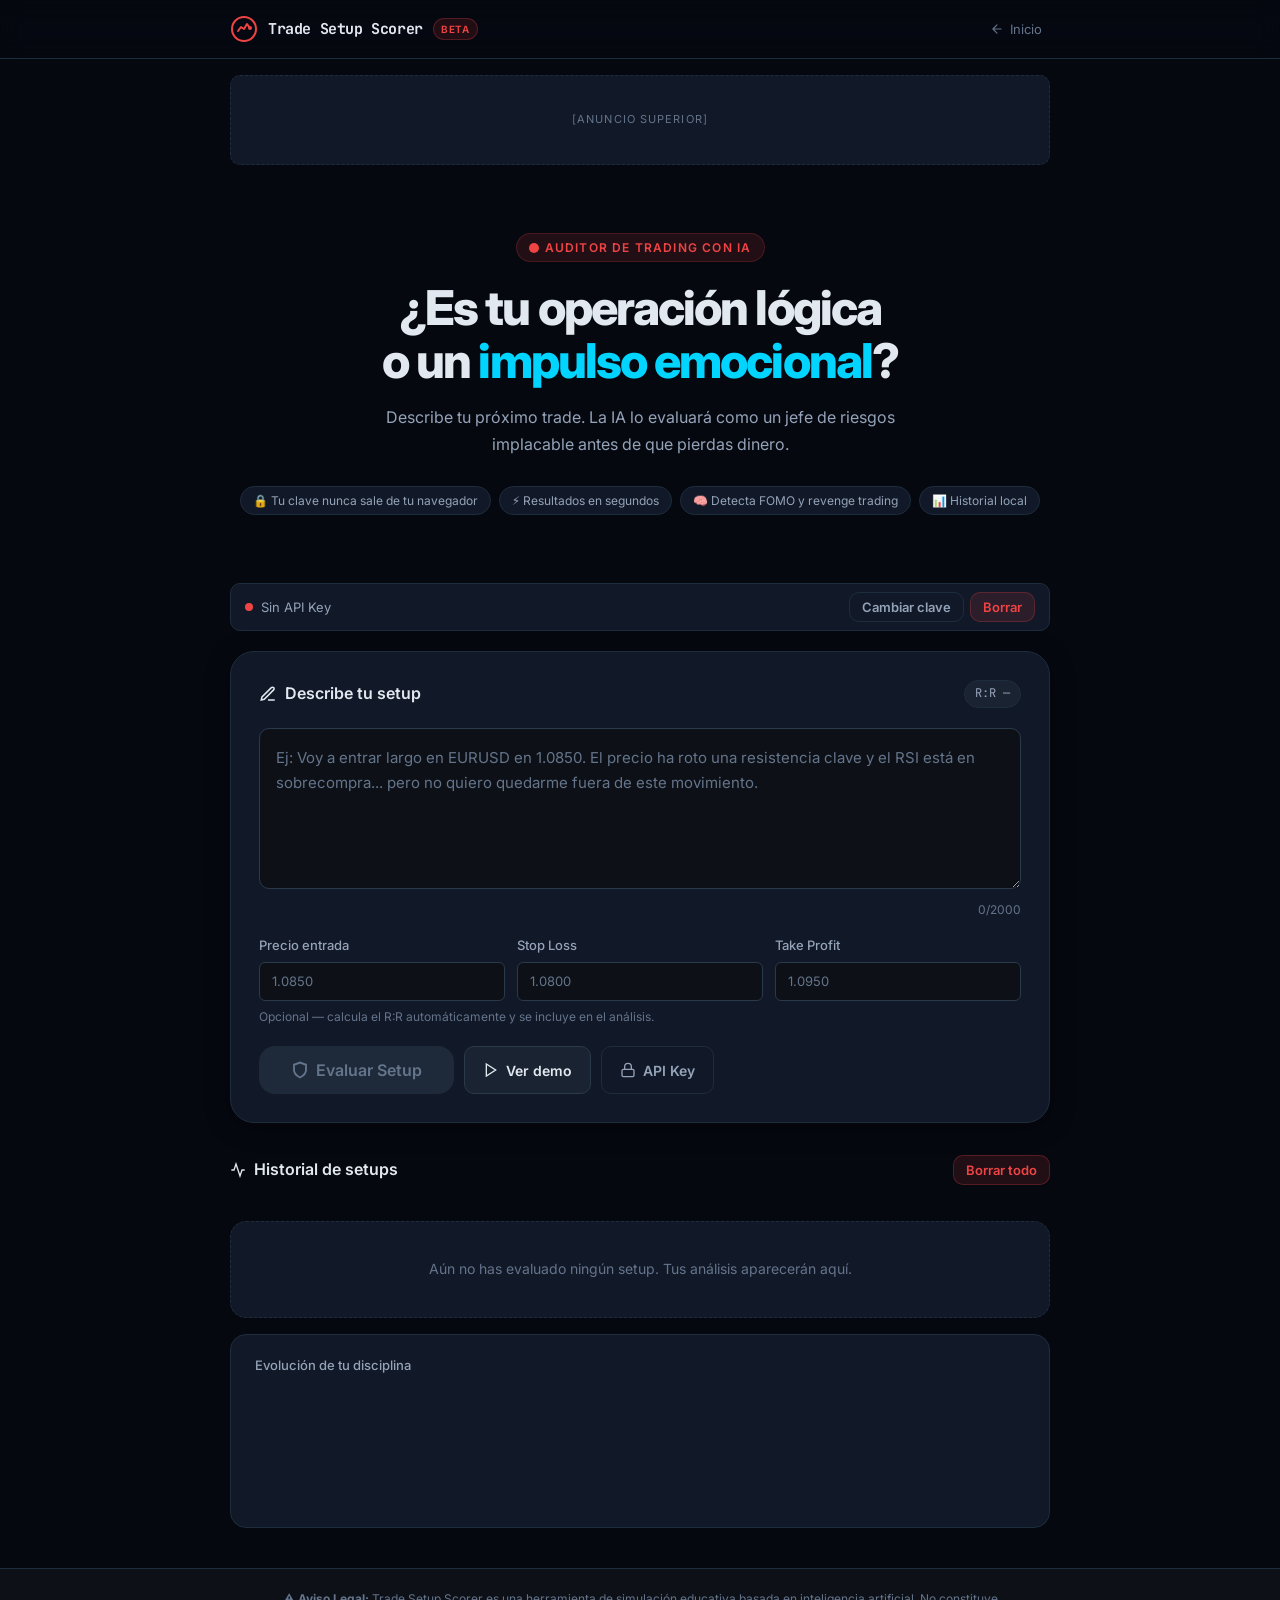
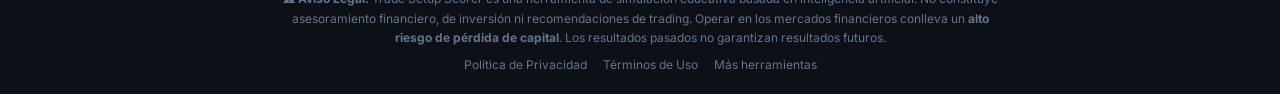
==== index.html @ 7a31b4aa "first commit" ====
<!DOCTYPE html>
<html lang="es">
<head>
  <meta charset="UTF-8" />
  <meta name="viewport" content="width=device-width, initial-scale=1.0" />
  <title>Trade Setup Scorer — ¿Es tu operación lógica o emocional?</title>
  <meta name="description" content="Evalúa cualquier setup de trading con IA antes de ejecutarlo. Detecta FOMO, revenge trading y errores de gestión de riesgo en segundos. Gratis, privado, sin servidores." />
  <meta property="og:title" content="Trade Setup Scorer" />
  <meta property="og:description" content="Tu auditor de IA implacable antes de pulsar 'Comprar'." />
  <meta property="og:type" content="website" />

  <!-- Favicon -->
  <link rel="icon" href="data:image/svg+xml,<svg viewBox='0 0 28 28' fill='none' xmlns='http://www.w3.org/2000/svg'><circle cx='14' cy='14' r='12' stroke='%23ef4444' stroke-width='2'/><path d='M8 16 L11 12 L14 14 L17 9 L20 13' stroke='%23ef4444' stroke-width='2' stroke-linecap='round' stroke-linejoin='round'/><circle cx='20' cy='13' r='2' fill='%23ef4444'/></svg>" type="image/svg+xml">

  <!-- Google AdSense -->
  <script async src="https://pagead2.googlesyndication.com/pagead/js/adsbygoogle.js?client=ca-pub-2977545376736575" crossorigin="anonymous"></script>

  <!-- Fonts -->
  <link rel="preconnect" href="https://fonts.googleapis.com" />
  <link rel="preconnect" href="https://fonts.gstatic.com" crossorigin />
  <link href="https://fonts.googleapis.com/css2?family=Inter:wght@400;500;600;700;800&family=JetBrains+Mono:wght@400;500;700&display=swap" rel="stylesheet" />



  <link rel="stylesheet" href="css/style.css" />
</head>
<body>

  <!-- ══ HEADER ══════════════════════════════════════════════════════════ -->
  <header class="app-header">
    <div class="container">
      <div class="logo">
        <svg class="logo-icon" viewBox="0 0 28 28" fill="none" xmlns="http://www.w3.org/2000/svg">
          <circle cx="14" cy="14" r="12" stroke="#ef4444" stroke-width="2"/>
          <path d="M8 16 L11 12 L14 14 L17 9 L20 13" stroke="#ef4444" stroke-width="2" stroke-linecap="round" stroke-linejoin="round"/>
          <circle cx="20" cy="13" r="2" fill="#ef4444"/>
        </svg>
        <span class="logo-text">Trade Setup Scorer</span>
        <span class="logo-badge">Beta</span>
      </div>
      <div class="header-right">
        <a href="https://gcarnf04.github.io/" class="back-link">
          <svg width="14" height="14" viewBox="0 0 24 24" fill="none" stroke="currentColor" stroke-width="2"><path d="M19 12H5M12 19l-7-7 7-7" stroke-linecap="round" stroke-linejoin="round"/></svg>
          Inicio
        </a>
      </div>
    </div>
  </header>

  <!-- ══ AD BANNER ═══════════════════════════════════════════════════════ -->
  <div class="container">
    <div class="ad-banner" id="adBannerTop">
      <!-- AdSense Banner 728×90 -->
      [Anuncio superior]
    </div>
  </div>

  <!-- ══ MAIN ════════════════════════════════════════════════════════════ -->
  <main class="app-main">

    <!-- ─ HERO ──────────────────────────────────────────────────────────── -->
    <section class="hero container" id="heroSection">
      <div class="hero-badge">
        <svg width="10" height="10" viewBox="0 0 10 10" fill="currentColor"><circle cx="5" cy="5" r="5"/></svg>
        Auditor de Trading con IA
      </div>
      <h1 class="hero-title">
        ¿Es tu operación lógica<br>o un <span class="highlight">impulso emocional</span>?
      </h1>
      <p class="hero-sub">
        Describe tu próximo trade. La IA lo evaluará como un jefe de riesgos implacable antes de que pierdas dinero.
      </p>
      <div class="hero-pills">
        <span class="pill">🔒 Tu clave nunca sale de tu navegador</span>
        <span class="pill">⚡ Resultados en segundos</span>
        <span class="pill">🧠 Detecta FOMO y revenge trading</span>
        <span class="pill">📊 Historial local</span>
      </div>
    </section>

    <!-- ─ SETUP FORM ─────────────────────────────────────────────────────── -->
    <section class="container setup-section" id="setupSection">

      <!-- Key status bar -->
      <div class="key-status-bar" id="keyStatusBar" hidden>
        <div class="status-dot" id="keyStatusDot"></div>
        <span id="keyStatusLabel">Sin API Key</span>
        <div class="key-status-actions">
          <button class="btn-ghost btn-sm" id="btnChangeKey">Cambiar clave</button>
          <button class="btn-ghost btn-sm btn-danger" id="btnClearKey">Borrar</button>
        </div>
      </div>

      <div class="setup-card">
        <div class="setup-card-header">
          <div class="setup-card-title">
            <svg width="18" height="18" viewBox="0 0 24 24" fill="none" stroke="currentColor" stroke-width="2"><path d="M12 20h9"/><path d="M16.5 3.5a2.121 2.121 0 0 1 3 3L7 19l-4 1 1-4L16.5 3.5z"/></svg>
            Describe tu setup
          </div>
          <div class="rr-badge" id="rrBadge">R:R —</div>
        </div>

        <div class="form-group">
          <textarea class="textarea-field" id="tradeText" rows="5" maxlength="2000"
            placeholder="Ej: Voy a entrar largo en EURUSD en 1.0850. El precio ha roto una resistencia clave y el RSI está en sobrecompra... pero no quiero quedarme fuera de este movimiento."
          ></textarea>
          <div class="char-count" id="charCount">0/2000</div>
        </div>

        <div class="form-group">
          <div class="numeric-inputs">
            <div>
              <label class="form-label">Precio entrada</label>
              <input class="input-field" id="entryPrice" type="number" step="any" placeholder="1.0850" />
            </div>
            <div>
              <label class="form-label">Stop Loss</label>
              <input class="input-field" id="stopLoss" type="number" step="any" placeholder="1.0800" />
            </div>
            <div>
              <label class="form-label">Take Profit</label>
              <input class="input-field" id="takeProfit" type="number" step="any" placeholder="1.0950" />
            </div>
          </div>
          <p class="form-hint">Opcional — calcula el R:R automáticamente y se incluye en el análisis.</p>
        </div>

        <div class="setup-actions">
          <button class="btn-primary btn-lg" id="btnEvaluate" disabled>
            <svg width="18" height="18" viewBox="0 0 24 24" fill="none" stroke="currentColor" stroke-width="2.5"><path d="M12 22s8-4 8-10V5l-8-3-8 3v7c0 6 8 10 8 10z"/></svg>
            Evaluar Setup
          </button>
          <button class="btn-secondary" id="btnDemo">
            <svg width="16" height="16" viewBox="0 0 24 24" fill="none" stroke="currentColor" stroke-width="2"><path d="M5 3l14 9-14 9V3z"/></svg>
            Ver demo
          </button>
          <button class="btn-ghost" id="btnOpenSetup">
            <svg width="16" height="16" viewBox="0 0 24 24" fill="none" stroke="currentColor" stroke-width="2"><rect x="3" y="11" width="18" height="11" rx="2"/><path d="M7 11V7a5 5 0 0 1 10 0v4"/></svg>
            API Key
          </button>
        </div>
      </div>
    </section>

    <!-- ─ LOADING ─────────────────────────────────────────────────────────── -->
    <section class="container loading-section" id="loadingSection" hidden>
      <div class="loading-card">
        <div class="loading-orb"></div>
        <div>
          <div class="loading-status" id="loadingStatus">Auditando tu gestión de riesgo...</div>
          <div class="loading-sub" id="loadingSub">Detectando sesgos emocionales...</div>
        </div>
      </div>
    </section>

    <!-- ─ RESULTS ─────────────────────────────────────────────────────────── -->
    <section class="container results-section" id="resultsSection" hidden>

      <!-- Demo badge -->
      <div style="text-align:center; margin-bottom: 12px;" id="demoRibbon" hidden>
        <span class="demo-ribbon">✦ Análisis de demostración</span>
      </div>

      <!-- Score -->
      <div class="score-block">
        <div class="gauge-wrap">
          <svg class="gauge-svg" viewBox="0 0 200 110" id="gaugeSvg">
            <path d="M20 100 A80 80 0 0 1 180 100" fill="none" stroke="#1e2a3a" stroke-width="16" stroke-linecap="round"/>
            <path id="gaugeFill" d="M20 100 A80 80 0 0 1 180 100"
              fill="none" stroke="#ef4444" stroke-width="16" stroke-linecap="round"
              stroke-dasharray="251.2" stroke-dashoffset="251.2"
              style="transition: stroke-dashoffset .05s linear, stroke .3s ease;"/>
          </svg>
          <div class="gauge-center">
            <span class="gauge-score" id="gaugeScore">0</span>
            <span class="gauge-label">/ 100</span>
          </div>
        </div>
        <div class="score-grade red" id="scoreGrade">—</div>
      </div>

      <!-- Verdict -->
      <div class="verdict-card">
        <div class="verdict-header">
          <div class="verdict-title">
            <svg width="14" height="14" viewBox="0 0 24 24" fill="none" stroke="currentColor" stroke-width="2"><path d="M12 22s8-4 8-10V5l-8-3-8 3v7c0 6 8 10 8 10z"/></svg>
            Veredicto del Risk Manager
          </div>
        </div>
        <div class="verdict-body" id="verdictText"></div>
      </div>

      <!-- Ad square (below verdict, highest attention) -->
      <div class="ad-square">
        <!-- AdSense 300×250 -->
        [Anuncio cuadrado]
      </div>

      <!-- Dimensions -->
      <div class="dimensions-card">
        <div class="dimensions-title">
          <svg width="16" height="16" viewBox="0 0 24 24" fill="none" stroke="currentColor" stroke-width="2"><line x1="18" y1="20" x2="18" y2="10"/><line x1="12" y1="20" x2="12" y2="4"/><line x1="6" y1="20" x2="6" y2="14"/></svg>
          Desglose por dimensión
        </div>
        <div class="dimension-row">
          <div class="dimension-header">
            <span class="dimension-name">Gestión de Riesgo</span>
            <span class="dimension-val" id="dimRisk">—</span>
          </div>
          <div class="bar-track"><div class="bar-fill red" id="dimRiskBar" style="width:0"></div></div>
        </div>
        <div class="dimension-row">
          <div class="dimension-header">
            <span class="dimension-name">Control Emocional</span>
            <span class="dimension-val" id="dimEmotion">—</span>
          </div>
          <div class="bar-track"><div class="bar-fill red" id="dimEmotionBar" style="width:0"></div></div>
        </div>
        <div class="dimension-row">
          <div class="dimension-header">
            <span class="dimension-name">Confluencia Técnica</span>
            <span class="dimension-val" id="dimTech">—</span>
          </div>
          <div class="bar-track"><div class="bar-fill red" id="dimTechBar" style="width:0"></div></div>
        </div>
        <div class="dimension-row">
          <div class="dimension-header">
            <span class="dimension-name">Contexto de Mercado</span>
            <span class="dimension-val" id="dimContext">—</span>
          </div>
          <div class="bar-track"><div class="bar-fill red" id="dimContextBar" style="width:0"></div></div>
        </div>
      </div>

      <!-- Interrogation -->
      <div class="interrogation-card">
        <div class="interrogation-title">
          <svg width="16" height="16" viewBox="0 0 24 24" fill="none" stroke="currentColor" stroke-width="2"><circle cx="12" cy="12" r="10"/><path d="M9.09 9a3 3 0 0 1 5.83 1c0 2-3 3-3 3"/><line x1="12" y1="17" x2="12.01" y2="17"/></svg>
          Preguntas incómodas
        </div>
        <ul class="interrogation-questions" id="questionsList"></ul>
      </div>

      <!-- Share -->
      <div class="share-card">
        <div class="share-text">¿Vas a saltarte el veredicto igualmente? <strong>Al menos compártelo.</strong></div>
        <div class="share-actions">
          <button class="btn-ghost" id="btnShareX" title="Compartir en X (Twitter)">
            <svg width="14" height="14" viewBox="0 0 24 24" fill="currentColor"><path d="M18.244 2.25h3.308l-7.227 8.26 8.502 11.24H16.17l-4.714-6.231-5.401 6.231H2.763l7.738-8.857L1.428 2.25H8.7l4.251 5.616zm-1.161 17.52h1.833L7.084 4.126H5.117z"/></svg>
            Compartir en X
          </button>
          <button class="btn-ghost" id="btnShareIG" title="Copiar para Instagram">
            <svg width="14" height="14" viewBox="0 0 24 24" fill="none" stroke="currentColor" stroke-width="2"><rect x="2" y="2" width="20" height="20" rx="5"/><circle cx="12" cy="12" r="4"/><circle cx="17.5" cy="6.5" r="1.2" fill="currentColor" stroke="none"/></svg>
            Copiar para Instagram
          </button>
          <button class="btn-ghost" id="btnCopyResult">📋 Copiar análisis</button>
          <button class="btn-secondary" id="btnNewAnalysis">← Nuevo setup</button>
        </div>
      </div>
    </section>

    <!-- ─ HISTORY ─────────────────────────────────────────────────────────── -->
    <section class="container history-section" id="historySection">
      <div class="history-header">
        <div class="section-title">
          <svg width="16" height="16" viewBox="0 0 24 24" fill="none" stroke="currentColor" stroke-width="2"><polyline points="22 12 18 12 15 21 9 3 6 12 2 12"/></svg>
          Historial de setups
        </div>
        <button class="btn-ghost btn-sm btn-danger" id="btnClearHistory">Borrar todo</button>
      </div>

      <div id="historyGrid" class="history-grid" hidden></div>

      <div id="historyEmpty" class="history-empty" hidden>
        Aún no has evaluado ningún setup. Tus análisis aparecerán aquí.
      </div>

      <div class="chart-card" style="margin-top: 16px;">
        <div class="chart-title">Evolución de tu disciplina</div>
        <canvas id="historyChart" width="700" height="120"></canvas>
      </div>
    </section>

  </main>

  <!-- ══ ERROR TOAST ══════════════════════════════════════════════════════ -->
  <div id="errorToast" hidden style="
    position: fixed; bottom: 20px; left: 50%; transform: translateX(-50%);
    background: #1a0a0a; border: 1px solid rgba(239,68,68,.4); color: #ef4444;
    padding: 12px 20px; border-radius: 10px; font-size: 14px; z-index: 500;
    max-width: 90vw; text-align: center; box-shadow: 0 8px 32px rgba(0,0,0,.5);
  "></div>

  <!-- ══ MODAL: Setup API Key ═════════════════════════════════════════════ -->
  <div class="modal-backdrop" id="setupModal" hidden>
    <div class="modal">
      <button class="modal-close" onclick="closeSetupModal()">✕</button>
      <div class="modal-icon">
        <svg width="22" height="22" viewBox="0 0 24 24" fill="none" stroke="currentColor" stroke-width="2"><rect x="3" y="11" width="18" height="11" rx="2"/><path d="M7 11V7a5 5 0 0 1 10 0v4"/></svg>
      </div>
      <div class="modal-title">Configura tu API Key de Gemini</div>
      <div class="modal-desc">
        Necesitas una <strong>clave de Gemini</strong> (empieza por <code>AIza</code>).<br>
        La cifraremos con tu PIN y solo saldrá de tu dispositivo para llamar a Google.<br>
        <a href="https://aistudio.google.com/apikey" target="_blank" rel="noopener">Obtén tu clave gratuita en Google AI Studio →</a>
      </div>
      <div class="form-group">
        <label class="form-label">Gemini API Key</label>
        <div class="input-group">
          <input class="input-field" type="password" id="modalApiKeyInput" placeholder="AIzaSy..." autocomplete="off" />
          <button class="btn-icon" id="btnToggleApiKey" title="Mostrar / ocultar">
            <svg width="16" height="16" viewBox="0 0 24 24" fill="none" stroke="currentColor" stroke-width="2"><path d="M1 12s4-8 11-8 11 8 11 8-4 8-11 8-11-8-11-8z"/><circle cx="12" cy="12" r="3"/></svg>
          </button>
        </div>
      </div>
      <div class="form-group">
        <label class="form-label">Crea un PIN de 4 dígitos</label>
        <div class="pin-inputs">
          <input class="pin-input" type="text" inputmode="numeric" maxlength="1" />
          <input class="pin-input" type="text" inputmode="numeric" maxlength="1" />
          <input class="pin-input" type="text" inputmode="numeric" maxlength="1" />
          <input class="pin-input" type="text" inputmode="numeric" maxlength="1" />
        </div>
        <p class="form-hint" style="text-align:center">Este PIN es el único que desbloquea tu clave. No lo olvides.</p>
      </div>
      <div id="modalError" style="color: #ef4444; font-size: 13px; min-height: 18px; text-align:center;"></div>
      <div class="modal-actions">
        <button class="btn-ghost btn-full" onclick="closeSetupModal()">Cancelar</button>
        <button class="btn-primary btn-full" id="btnSaveKey">Guardar y activar</button>
      </div>
    </div>
  </div>

  <!-- ══ MODAL: Login with PIN ════════════════════════════════════════════ -->
  <div class="modal-backdrop" id="loginModal" hidden>
    <div class="modal" style="text-align:center;">
      <div class="modal-icon" style="margin: 0 auto 20px;">
        <svg width="22" height="22" viewBox="0 0 24 24" fill="none" stroke="currentColor" stroke-width="2"><rect x="3" y="11" width="18" height="11" rx="2"/><path d="M7 11V7a5 5 0 0 1 10 0v4"/></svg>
      </div>
      <div class="modal-title">Introduce tu PIN</div>
      <div class="modal-desc">Tienes una clave guardada. Desbloquéala con tu PIN.</div>
      <div class="pin-inputs" style="justify-content:center; margin: 16px 0;">
        <input class="pin-input" type="text" inputmode="numeric" maxlength="1" />
        <input class="pin-input" type="text" inputmode="numeric" maxlength="1" />
        <input class="pin-input" type="text" inputmode="numeric" maxlength="1" />
        <input class="pin-input" type="text" inputmode="numeric" maxlength="1" />
      </div>
      <div id="loginError" style="color: #ef4444; font-size: 13px; min-height: 18px;"></div>
      <div class="modal-actions" style="margin-top: 20px;">
        <button class="btn-ghost btn-full" onclick="closeLoginModal()">Cancelar</button>
        <button class="btn-primary btn-full" id="btnUnlock">Desbloquear</button>
      </div>
    </div>
  </div>

  <!-- ══ FOOTER / DISCLAIMER ══════════════════════════════════════════════ -->
  <footer class="disclaimer">
    <p>
      <strong>⚠ Aviso Legal:</strong> Trade Setup Scorer es una herramienta de simulación educativa basada en inteligencia artificial.
      No constituye asesoramiento financiero, de inversión ni recomendaciones de trading.
      Operar en los mercados financieros conlleva un <strong>alto riesgo de pérdida de capital</strong>.
      Los resultados pasados no garantizan resultados futuros.
    </p>
    <div class="disclaimer-links">
      <a href="privacy.html">Política de Privacidad</a>
      <a href="terms.html">Términos de Uso</a>
      <a href="https://gcarnf04.github.io/">Más herramientas</a>
    </div>
  </footer>

  <!-- ══ SCRIPTS ═══════════════════════════════════════════════════════════ -->
  <script src="js/crypto-js.min.js"></script>
  <script src="js/storage.js"></script>
  <script src="js/gemini-api.js"></script>
  <script src="js/history.js"></script>
  <script src="js/app.js"></script>
</body>
</html>
---- css/style.css ----
/* ═══════════════════════════════════════════════
   TRADE SETUP SCORER — Design System
   Dark finance aesthetic · Red/Green signals
   ═══════════════════════════════════════════════ */

:root {
  --bg-0: #060810;
  --bg-1: #0d1117;
  --bg-2: #111827;
  --bg-3: #1a2332;
  --bg-4: #1e2a3a;
  --border: #1e2d3d;
  --border-light: #2a3a4a;

  --text-1: #e2e8f0;
  --text-2: #94a3b8;
  --text-3: #64748b;

  --accent: #00d4ff;
  --accent-dim: rgba(0,212,255,.1);
  --accent-glow: 0 0 24px rgba(0,212,255,.25);

  --green: #22c55e;
  --green-dim: rgba(34,197,94,.12);
  --yellow: #f59e0b;
  --yellow-dim: rgba(245,158,11,.12);
  --red: #ef4444;
  --red-dim: rgba(239,68,68,.12);
  --purple: #a78bfa;

  --font-body: 'Inter', system-ui, sans-serif;
  --font-mono: 'JetBrains Mono', 'Fira Code', monospace;

  --radius-sm: 6px;
  --radius-md: 10px;
  --radius-lg: 16px;
  --radius-xl: 24px;

  --transition: 200ms cubic-bezier(.4,0,.2,1);
  --shadow-card: 0 4px 24px rgba(0,0,0,.4);
}

*, *::before, *::after { box-sizing: border-box; margin: 0; padding: 0; }
html { scroll-behavior: smooth; }

body {
  background: var(--bg-0);
  color: var(--text-1);
  font-family: var(--font-body);
  font-size: 15px;
  line-height: 1.6;
  min-height: 100vh;
  display: flex;
  flex-direction: column;
  -webkit-font-smoothing: antialiased;
}

a { color: var(--accent); text-decoration: none; }
a:hover { text-decoration: underline; }

.container {
  width: 100%;
  max-width: 860px;
  margin: 0 auto;
  padding: 0 20px;
}

/* ── HEADER ─────────────────────────────────── */
.app-header {
  position: sticky; top: 0; z-index: 100;
  background: rgba(6,8,16,.88);
  backdrop-filter: blur(12px);
  border-bottom: 1px solid var(--border);
}
.app-header .container {
  height: 58px;
  display: flex;
  align-items: center;
  justify-content: space-between;
}
.logo { display: flex; align-items: center; gap: 10px; }
.logo-icon { flex-shrink: 0; width: 28px; height: 28px; }
.logo-text {
  font-family: var(--font-mono);
  font-weight: 700;
  font-size: 15px;
  color: var(--text-1);
  letter-spacing: -.4px;
}
.logo-badge {
  font-size: 10px; font-weight: 600;
  text-transform: uppercase; letter-spacing: .08em;
  background: var(--red-dim); color: var(--red);
  border: 1px solid rgba(239,68,68,.25);
  padding: 2px 7px; border-radius: 100px;
}
.header-right { display: flex; align-items: center; gap: 10px; }
.back-link {
  display: inline-flex; align-items: center; gap: 6px;
  font-size: 13px; color: var(--text-3);
  padding: 5px 8px; border-radius: var(--radius-sm);
  transition: color var(--transition);
}
.back-link:hover { color: var(--text-2); text-decoration: none; }

/* ── BUTTONS ─────────────────────────────────── */
.btn-primary, .btn-secondary, .btn-ghost, .btn-danger {
  display: inline-flex; align-items: center; gap: 7px;
  font-family: var(--font-body); font-size: 14px; font-weight: 600;
  border: none; border-radius: var(--radius-md);
  cursor: pointer; transition: all var(--transition);
  padding: 10px 18px; white-space: nowrap;
}
.btn-primary { background: var(--accent); color: var(--bg-0); }
.btn-primary:hover { background: #33dbff; transform: translateY(-1px); box-shadow: var(--accent-glow); }
.btn-primary:disabled { background: var(--bg-4); color: var(--text-3); cursor: not-allowed; transform: none; box-shadow: none; }
.btn-secondary { background: var(--bg-3); color: var(--text-1); border: 1px solid var(--border-light); }
.btn-secondary:hover { background: var(--bg-4); }
.btn-ghost { background: transparent; color: var(--text-2); border: 1px solid var(--border); }
.btn-ghost:hover { color: var(--text-1); border-color: var(--border-light); }
.btn-danger { background: var(--red-dim); color: var(--red); border: 1px solid rgba(239,68,68,.25); }
.btn-danger:hover { background: rgba(239,68,68,.2); }
.btn-sm { padding: 6px 12px; font-size: 13px; }
.btn-lg { padding: 14px 32px; font-size: 16px; border-radius: var(--radius-lg); }
.btn-full { width: 100%; justify-content: center; }
.btn-icon { background: none; border: none; cursor: pointer; padding: 6px; border-radius: var(--radius-sm); display: inline-flex; color: var(--text-3); transition: all var(--transition); }
.btn-icon:hover { background: var(--bg-3); color: var(--text-1); }

/* ── MODALS ──────────────────────────────────── */
.modal-backdrop {
  position: fixed; inset: 0;
  background: rgba(0,0,0,.75);
  backdrop-filter: blur(6px);
  z-index: 200;
  display: flex; align-items: center; justify-content: center;
  padding: 20px;
  animation: fadeIn .15s ease;
}
.modal-backdrop[hidden] { display: none; }
.modal {
  background: var(--bg-2);
  border: 1px solid var(--border-light);
  border-radius: var(--radius-xl);
  padding: 36px;
  width: 100%; max-width: 460px;
  position: relative;
  animation: slideUp .2s ease;
  box-shadow: var(--shadow-card);
}
.modal-title { font-size: 20px; font-weight: 700; margin-bottom: 6px; }
.modal-desc { font-size: 13px; color: var(--text-2); margin-bottom: 24px; line-height: 1.5; }
.modal-actions { display: flex; gap: 10px; margin-top: 20px; }
.modal-icon {
  width: 48px; height: 48px;
  background: var(--accent-dim);
  border: 1px solid rgba(0,212,255,.2);
  border-radius: var(--radius-md);
  display: flex; align-items: center; justify-content: center;
  margin-bottom: 20px; color: var(--accent);
}
.modal-close {
  position: absolute; top: 16px; right: 16px;
  background: none; border: none; color: var(--text-3);
  cursor: pointer; font-size: 20px; padding: 4px; line-height: 1;
}
.modal-close:hover { color: var(--text-1); }

/* ── FORM ELEMENTS ───────────────────────────── */
.form-group { margin-bottom: 16px; }
.form-label { display: block; font-size: 13px; font-weight: 500; color: var(--text-2); margin-bottom: 6px; }
.form-hint { font-size: 12px; color: var(--text-3); margin-top: 6px; }
.input-field {
  width: 100%;
  background: var(--bg-1);
  border: 1px solid var(--border-light);
  border-radius: var(--radius-sm);
  color: var(--text-1);
  font-family: var(--font-mono);
  font-size: 13px;
  padding: 10px 12px;
  outline: none;
  transition: border-color var(--transition);
}
.input-field:focus { border-color: var(--accent); }
.input-field::placeholder { color: var(--text-3); font-family: var(--font-body); font-size: 13px; }
.input-group { position: relative; }
.input-group .btn-icon { position: absolute; right: 6px; top: 50%; transform: translateY(-50%); }
.textarea-field {
  width: 100%;
  background: var(--bg-1);
  border: 1px solid var(--border-light);
  border-radius: var(--radius-md);
  color: var(--text-1);
  font-family: var(--font-body);
  font-size: 15px;
  padding: 16px;
  outline: none;
  transition: border-color var(--transition);
  resize: vertical;
  min-height: 130px;
  line-height: 1.7;
}
.textarea-field:focus { border-color: var(--accent); }
.textarea-field::placeholder { color: var(--text-3); }
.pin-inputs { display: flex; gap: 10px; justify-content: center; margin: 8px 0; }
.pin-input {
  width: 56px; height: 64px;
  background: var(--bg-1);
  border: 2px solid var(--border-light);
  border-radius: var(--radius-md);
  color: var(--text-1);
  font-family: var(--font-mono);
  font-size: 28px; font-weight: 700;
  text-align: center;
  outline: none;
  transition: border-color var(--transition);
}
.pin-input:focus { border-color: var(--accent); }
.numeric-inputs {
  display: grid;
  grid-template-columns: 1fr 1fr 1fr;
  gap: 12px;
}
.input-with-label { position: relative; }
.input-currency {
  position: absolute; left: 10px; top: 50%;
  transform: translateY(-50%);
  font-size: 13px; color: var(--text-3);
  font-family: var(--font-mono);
}

/* ── ADS ─────────────────────────────────────── */
.ad-banner {
  margin: 16px 0;
  min-height: 90px;
  background: var(--bg-2);
  border: 1px dashed var(--border);
  border-radius: var(--radius-md);
  display: flex; align-items: center; justify-content: center;
  font-size: 11px; color: var(--text-3);
  text-transform: uppercase; letter-spacing: .1em;
}
.ad-square {
  min-height: 250px;
  background: var(--bg-2);
  border: 1px dashed var(--border);
  border-radius: var(--radius-md);
  display: flex; align-items: center; justify-content: center;
  font-size: 11px; color: var(--text-3);
  text-transform: uppercase; letter-spacing: .1em;
  margin: 24px 0;
}

/* ── HERO ────────────────────────────────────── */
.hero {
  padding: 52px 0 36px;
  text-align: center;
}
.hero-badge {
  display: inline-flex; align-items: center; gap: 6px;
  font-size: 12px; font-weight: 600;
  text-transform: uppercase; letter-spacing: .1em;
  color: var(--red);
  background: var(--red-dim);
  border: 1px solid rgba(239,68,68,.2);
  padding: 4px 12px; border-radius: 100px;
  margin-bottom: 20px;
}
.hero-title {
  font-size: clamp(2rem, 5vw, 3rem);
  font-weight: 800;
  line-height: 1.1;
  letter-spacing: -.04em;
  margin-bottom: 16px;
}
.hero-title .highlight { color: var(--accent); }
.hero-sub {
  font-size: 16px; color: var(--text-2);
  max-width: 560px; margin: 0 auto 28px;
  line-height: 1.7;
}
.hero-pills { display: flex; flex-wrap: wrap; gap: 8px; justify-content: center; margin-bottom: 32px; }
.pill {
  display: inline-flex; align-items: center; gap: 5px;
  font-size: 12px; color: var(--text-2);
  background: var(--bg-2); border: 1px solid var(--border);
  border-radius: 100px; padding: 4px 12px;
}

/* ── SETUP FORM ──────────────────────────────── */
.setup-section { margin-bottom: 32px; }
.setup-card {
  background: var(--bg-2);
  border: 1px solid var(--border);
  border-radius: var(--radius-xl);
  padding: 28px;
  box-shadow: var(--shadow-card);
}
.setup-card-header {
  display: flex; align-items: center; justify-content: space-between;
  margin-bottom: 20px; flex-wrap: wrap; gap: 10px;
}
.setup-card-title { font-size: 16px; font-weight: 600; display: flex; align-items: center; gap: 8px; }
.rr-badge {
  display: inline-flex; align-items: center; gap: 4px;
  font-size: 12px; font-family: var(--font-mono);
  padding: 3px 10px; border-radius: 100px;
  background: var(--bg-3); color: var(--text-2);
  border: 1px solid var(--border);
  transition: all var(--transition);
}
.rr-badge.good { background: var(--green-dim); color: var(--green); border-color: rgba(34,197,94,.25); }
.rr-badge.warn { background: var(--yellow-dim); color: var(--yellow); border-color: rgba(245,158,11,.25); }
.rr-badge.bad  { background: var(--red-dim); color: var(--red); border-color: rgba(239,68,68,.25); }
.setup-actions {
  display: flex; gap: 10px; margin-top: 20px;
  flex-wrap: wrap;
}
.char-count { font-size: 12px; color: var(--text-3); text-align: right; margin-top: 4px; }

/* ── KEY STATUS ──────────────────────────────── */
.key-status-bar {
  display: flex; align-items: center; gap: 8px;
  font-size: 13px; color: var(--text-2);
  padding: 8px 14px;
  background: var(--bg-2);
  border: 1px solid var(--border);
  border-radius: var(--radius-md);
  margin-bottom: 20px;
}
.status-dot { width: 8px; height: 8px; border-radius: 50%; background: var(--text-3); flex-shrink: 0; }
.status-dot.active { background: var(--green); box-shadow: 0 0 8px var(--green); }
.status-dot.error  { background: var(--red); }
.key-status-actions { margin-left: auto; display: flex; gap: 6px; }

/* ── LOADING ─────────────────────────────────── */
.loading-section { padding: 48px 0; text-align: center; }
.loading-card {
  background: var(--bg-2); border: 1px solid var(--border);
  border-radius: var(--radius-xl); padding: 40px;
  display: flex; flex-direction: column; align-items: center; gap: 20px;
}
.loading-orb {
  width: 64px; height: 64px; border-radius: 50%;
  border: 3px solid var(--bg-4); border-top-color: var(--red);
  animation: spin 1s linear infinite;
}
.loading-status { font-size: 16px; font-weight: 500; }
.loading-sub { font-size: 13px; color: var(--text-3); }

/* ── RESULTS ─────────────────────────────────── */
.results-section { padding-bottom: 48px; }

/* Score gauge */
.score-block {
  display: flex; flex-direction: column; align-items: center;
  padding: 36px 0 28px; text-align: center;
}
.gauge-wrap { position: relative; width: 200px; margin-bottom: 20px; }
.gauge-svg { width: 200px; display: block; }
.gauge-center {
  position: absolute; inset: 0;
  display: flex; flex-direction: column;
  align-items: center; justify-content: center;
  padding-top: 8px;
}
.gauge-score {
  font-family: var(--font-mono); font-size: 52px; font-weight: 800;
  line-height: 1; letter-spacing: -.04em;
}
.gauge-label { font-size: 11px; color: var(--text-3); text-transform: uppercase; letter-spacing: .1em; }
.score-grade {
  font-size: 22px; font-weight: 700; margin-bottom: 8px;
}
.score-grade.red    { color: var(--red); }
.score-grade.yellow { color: var(--yellow); }
.score-grade.green  { color: var(--green); }

/* Verdict card */
.verdict-card {
  background: var(--bg-2); border: 1px solid var(--border);
  border-radius: var(--radius-lg); overflow: hidden;
  margin-bottom: 20px;
}
.verdict-header {
  display: flex; align-items: center; justify-content: space-between;
  padding: 14px 20px;
  background: var(--bg-3);
  border-bottom: 1px solid var(--border);
}
.verdict-title { font-size: 13px; font-weight: 600; display: flex; align-items: center; gap: 8px; color: var(--text-2); text-transform: uppercase; letter-spacing: .06em; }
.verdict-body { padding: 20px 24px; font-size: 15px; line-height: 1.75; color: var(--text-1); }

/* Dimension bars */
.dimensions-card {
  background: var(--bg-2); border: 1px solid var(--border);
  border-radius: var(--radius-lg); padding: 24px;
  margin-bottom: 20px;
}
.dimensions-title { font-size: 14px; font-weight: 600; margin-bottom: 18px; display: flex; align-items: center; gap: 8px; }
.dimension-row { margin-bottom: 14px; }
.dimension-row:last-child { margin-bottom: 0; }
.dimension-header { display: flex; justify-content: space-between; margin-bottom: 6px; }
.dimension-name { font-size: 13px; color: var(--text-2); }
.dimension-val { font-size: 13px; font-family: var(--font-mono); font-weight: 600; }
.bar-track { height: 8px; background: var(--bg-4); border-radius: 100px; overflow: hidden; }
.bar-fill { height: 100%; border-radius: 100px; transition: width .8s cubic-bezier(.4,0,.2,1); }
.bar-fill.red    { background: var(--red); }
.bar-fill.yellow { background: var(--yellow); }
.bar-fill.green  { background: var(--green); }

/* Interrogation card */
.interrogation-card {
  background: linear-gradient(135deg, rgba(239,68,68,.08), rgba(239,68,68,.04));
  border: 1px solid rgba(239,68,68,.2);
  border-radius: var(--radius-lg); padding: 24px;
  margin-bottom: 20px;
}
.interrogation-title { font-size: 14px; font-weight: 600; color: var(--red); margin-bottom: 16px; display: flex; align-items: center; gap: 8px; }
.interrogation-questions { list-style: none; display: flex; flex-direction: column; gap: 12px; }
.interrogation-questions li {
  display: flex; gap: 10px; align-items: flex-start;
  font-size: 14px; line-height: 1.6; color: var(--text-1);
}
.q-num {
  flex-shrink: 0; width: 22px; height: 22px;
  background: var(--red-dim); color: var(--red);
  border: 1px solid rgba(239,68,68,.25);
  border-radius: 50%;
  display: flex; align-items: center; justify-content: center;
  font-size: 11px; font-weight: 700; font-family: var(--font-mono);
  margin-top: 2px;
}

/* Share card */
.share-card {
  background: var(--bg-2); border: 1px solid var(--border);
  border-radius: var(--radius-lg); padding: 20px 24px;
  display: flex; align-items: center; justify-content: space-between;
  gap: 16px; flex-wrap: wrap;
  margin-bottom: 20px;
}
.share-text { font-size: 14px; color: var(--text-2); }
.share-text strong { color: var(--text-1); }
.share-actions { display: flex; gap: 8px; flex-wrap: wrap; }

/* ── HISTORY SECTION ─────────────────────────── */
.history-section { margin-bottom: 40px; }
.history-header { display: flex; align-items: center; justify-content: space-between; margin-bottom: 16px; }
.section-title { font-size: 16px; font-weight: 600; display: flex; align-items: center; gap: 8px; }
.history-empty {
  text-align: center; padding: 36px 20px;
  color: var(--text-3); font-size: 14px;
  background: var(--bg-2); border: 1px dashed var(--border);
  border-radius: var(--radius-lg);
}
.history-grid { display: flex; flex-direction: column; gap: 8px; margin-bottom: 20px; }
.history-item {
  display: flex; align-items: center; gap: 14px;
  background: var(--bg-2); border: 1px solid var(--border);
  border-radius: var(--radius-md); padding: 12px 16px;
  cursor: pointer; transition: all var(--transition);
}
.history-item:hover { border-color: var(--border-light); background: var(--bg-3); }
.history-score {
  flex-shrink: 0; width: 40px; height: 40px;
  border-radius: var(--radius-sm);
  display: flex; align-items: center; justify-content: center;
  font-family: var(--font-mono); font-size: 16px; font-weight: 700;
}
.history-score.red    { background: var(--red-dim); color: var(--red); }
.history-score.yellow { background: var(--yellow-dim); color: var(--yellow); }
.history-score.green  { background: var(--green-dim); color: var(--green); }
.history-info { flex: 1; min-width: 0; }
.history-trade { font-size: 13px; font-weight: 500; white-space: nowrap; overflow: hidden; text-overflow: ellipsis; }
.history-date  { font-size: 12px; color: var(--text-3); margin-top: 2px; }
.chart-card {
  background: var(--bg-2); border: 1px solid var(--border);
  border-radius: var(--radius-lg); padding: 20px 24px;
}
.chart-title { font-size: 13px; font-weight: 500; color: var(--text-2); margin-bottom: 12px; }
#historyChart { width: 100%; height: 120px; display: block; }

/* ── DEMO BADGE ──────────────────────────────── */
.demo-ribbon {
  display: inline-flex; align-items: center; gap: 5px;
  font-size: 11px; font-weight: 600;
  text-transform: uppercase; letter-spacing: .08em;
  color: var(--purple); background: rgba(167,139,250,.1);
  border: 1px solid rgba(167,139,250,.25);
  padding: 3px 10px; border-radius: 100px;
}

/* ── DISCLAIMER ──────────────────────────────── */
.disclaimer {
  background: var(--bg-1); border-top: 1px solid var(--border);
  padding: 20px 0;
  margin-top: auto;
}
.disclaimer p {
  font-size: 12px; color: var(--text-3); line-height: 1.6;
  text-align: center; max-width: 720px; margin: 0 auto 8px;
}
.disclaimer-links { display: flex; gap: 16px; justify-content: center; }
.disclaimer-links a { font-size: 12px; color: var(--text-3); }
.disclaimer-links a:hover { color: var(--text-2); }

/* ── KEYFRAMES ───────────────────────────────── */
@keyframes fadeIn  { from { opacity: 0; } to { opacity: 1; } }
@keyframes slideUp { from { opacity: 0; transform: translateY(16px); } to { opacity: 1; transform: none; } }
@keyframes spin    { to { transform: rotate(360deg); } }
@keyframes pulse   { 0%,100% { opacity: 1; } 50% { opacity: .5; } }
@keyframes blink   { 0%,100% { opacity: 1; } 50% { opacity: 0; } }

.cursor {
  display: inline-block; width: 2px; height: 1em;
  background: var(--text-1); animation: blink .7s step-end infinite;
  vertical-align: text-bottom; margin-left: 2px;
}

@media (prefers-reduced-motion: reduce) {
  *, *::before, *::after { animation-duration: .01ms !important; transition-duration: .01ms !important; }
}

/* ── RESPONSIVE ──────────────────────────────── */
@media (max-width: 600px) {
  .hero-title { font-size: 2rem; }
  .hero-sub   { font-size: 15px; }
  .setup-card { padding: 18px; }
  .modal      { padding: 24px; }
  .numeric-inputs { grid-template-columns: 1fr; }
  .verdict-body { padding: 16px; }
  .gauge-score { font-size: 42px; }
  .gauge-wrap  { width: 170px; }
  .gauge-svg   { width: 170px; }
}
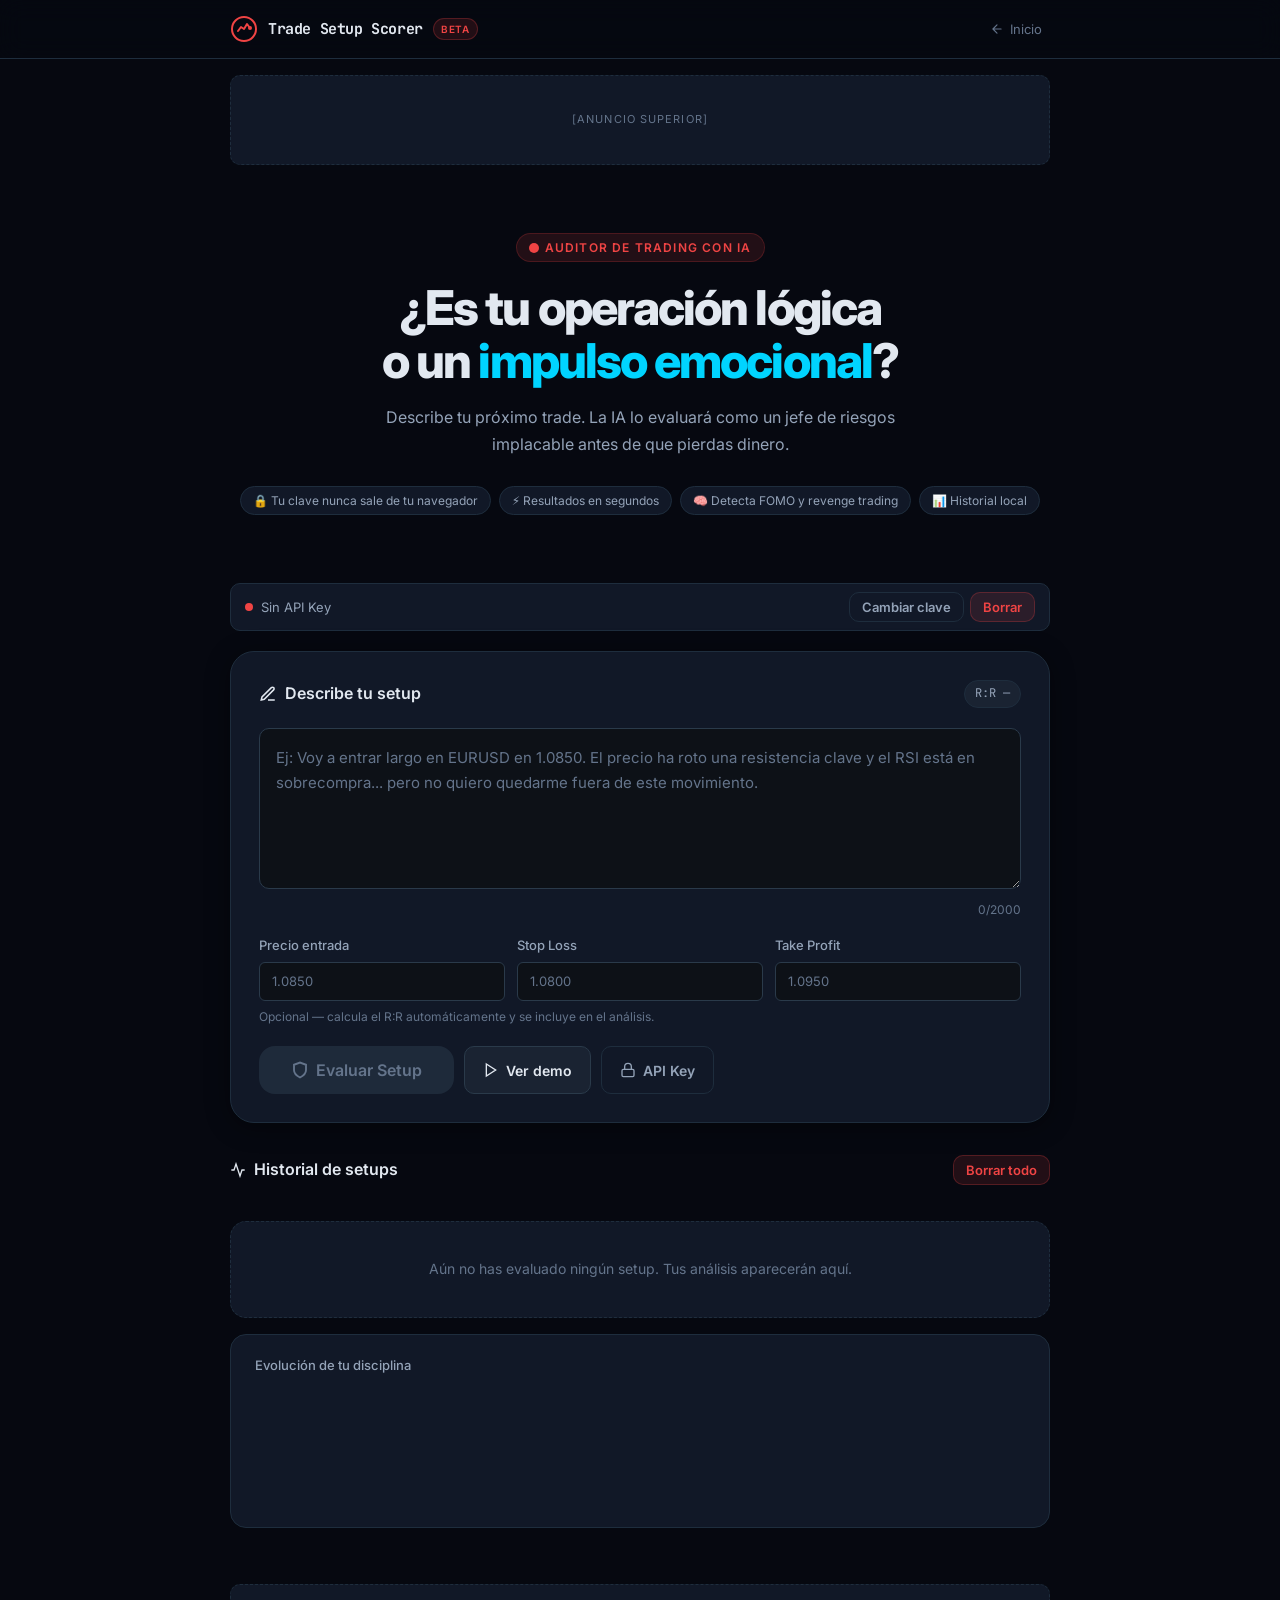
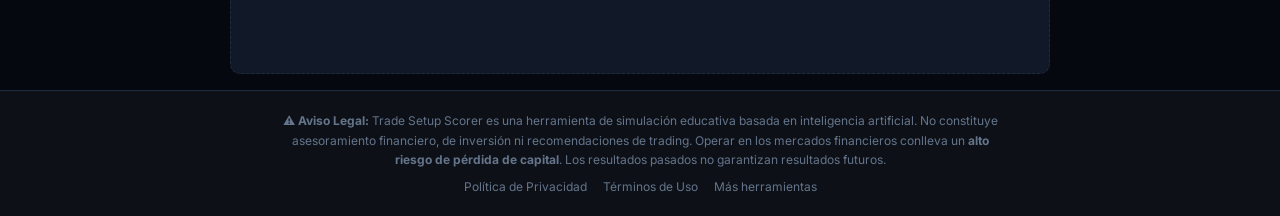
==== commit 8f9811c1: "feat: integrate Google AdSense banners and a mandatory interstitial ad sequence before result render" ====
--- a/index.html
+++ b/index.html
@@ -192,8 +192,16 @@
 
       <!-- Ad square (below verdict, highest attention) -->
       <div class="ad-square">
-        <!-- AdSense 300×250 -->
-        [Anuncio cuadrado]
+        <!-- INSERTA AQUÍ TU SCRIPT DE GOOGLE ADSENSE -->
+        <ins class="adsbygoogle"
+             style="display:block"
+             data-ad-client="ca-pub-2977545376736575"
+             data-ad-slot="1234567890"
+             data-ad-format="auto"
+             data-full-width-responsive="true"></ins>
+        <script>
+             (adsbygoogle = window.adsbygoogle || []).push({});
+        </script>
       </div>
 
       <!-- Dimensions -->
@@ -350,6 +358,47 @@
         <button class="btn-ghost btn-full" onclick="closeLoginModal()">Cancelar</button>
         <button class="btn-primary btn-full" id="btnUnlock">Desbloquear</button>
       </div>
+    </div>
+  </div>
+
+  <!-- ══ BOTTOM AD BANNER ═════════════════════════════════════════════════ -->
+  <div class="container">
+    <div class="ad-banner">
+      <!-- INSERTA AQUÍ TU SCRIPT DE GOOGLE ADSENSE -->
+      <ins class="adsbygoogle"
+           style="display:block"
+           data-ad-client="ca-pub-2977545376736575"
+           data-ad-slot="1234567890"
+           data-ad-format="auto"
+           data-full-width-responsive="true"></ins>
+      <script>
+           (adsbygoogle = window.adsbygoogle || []).push({});
+      </script>
+    </div>
+  </div>
+
+  <!-- ══ MODAL: Interstitial Ad ═══════════════════════════════════════════ -->
+  <div class="interstitial-backdrop" id="interstitialAd" hidden>
+    <div class="interstitial-content">
+      <div class="interstitial-header">
+        <span>Publicidad</span>
+        <span class="interstitial-countdown" id="adCountdown">05</span>
+      </div>
+      <div class="ad-square" style="margin:0; background:var(--bg-1);">
+        <!-- INSERTA AQUÍ TU SCRIPT DE GOOGLE ADSENSE -->
+        <ins class="adsbygoogle"
+             style="display:block"
+             data-ad-client="ca-pub-2977545376736575"
+             data-ad-slot="1234567890"
+             data-ad-format="auto"
+             data-full-width-responsive="true"></ins>
+        <script>
+             (adsbygoogle = window.adsbygoogle || []).push({});
+        </script>
+      </div>
+      <button class="btn-ghost btn-full" id="btnSkipAd" style="margin-top:8px" disabled>
+        Espera...
+      </button>
     </div>
   </div>
 
--- a/css/style.css
+++ b/css/style.css
@@ -534,3 +534,28 @@
   .gauge-wrap  { width: 170px; }
   .gauge-svg   { width: 170px; }
 }
+
+/* ── INTERSTITIAL AD ── */
+.interstitial-backdrop {
+  position: fixed; inset: 0;
+  background: var(--bg-0);
+  z-index: 9999;
+  display: flex; align-items: center; justify-content: center;
+  animation: fadeIn 0.2s ease;
+}
+.interstitial-backdrop[hidden] { display: none; }
+.interstitial-content {
+  width: 100%; max-width: 500px;
+  padding: 24px;
+  display: flex; flex-direction: column; gap: 16px;
+  text-align: center;
+}
+.interstitial-header {
+  display: flex; justify-content: space-between;
+  font-size: 13px; color: var(--text-3);
+  text-transform: uppercase; letter-spacing: .05em;
+}
+.interstitial-countdown {
+  color: var(--accent); font-weight: 700;
+  font-family: var(--font-mono); font-size: 16px;
+}
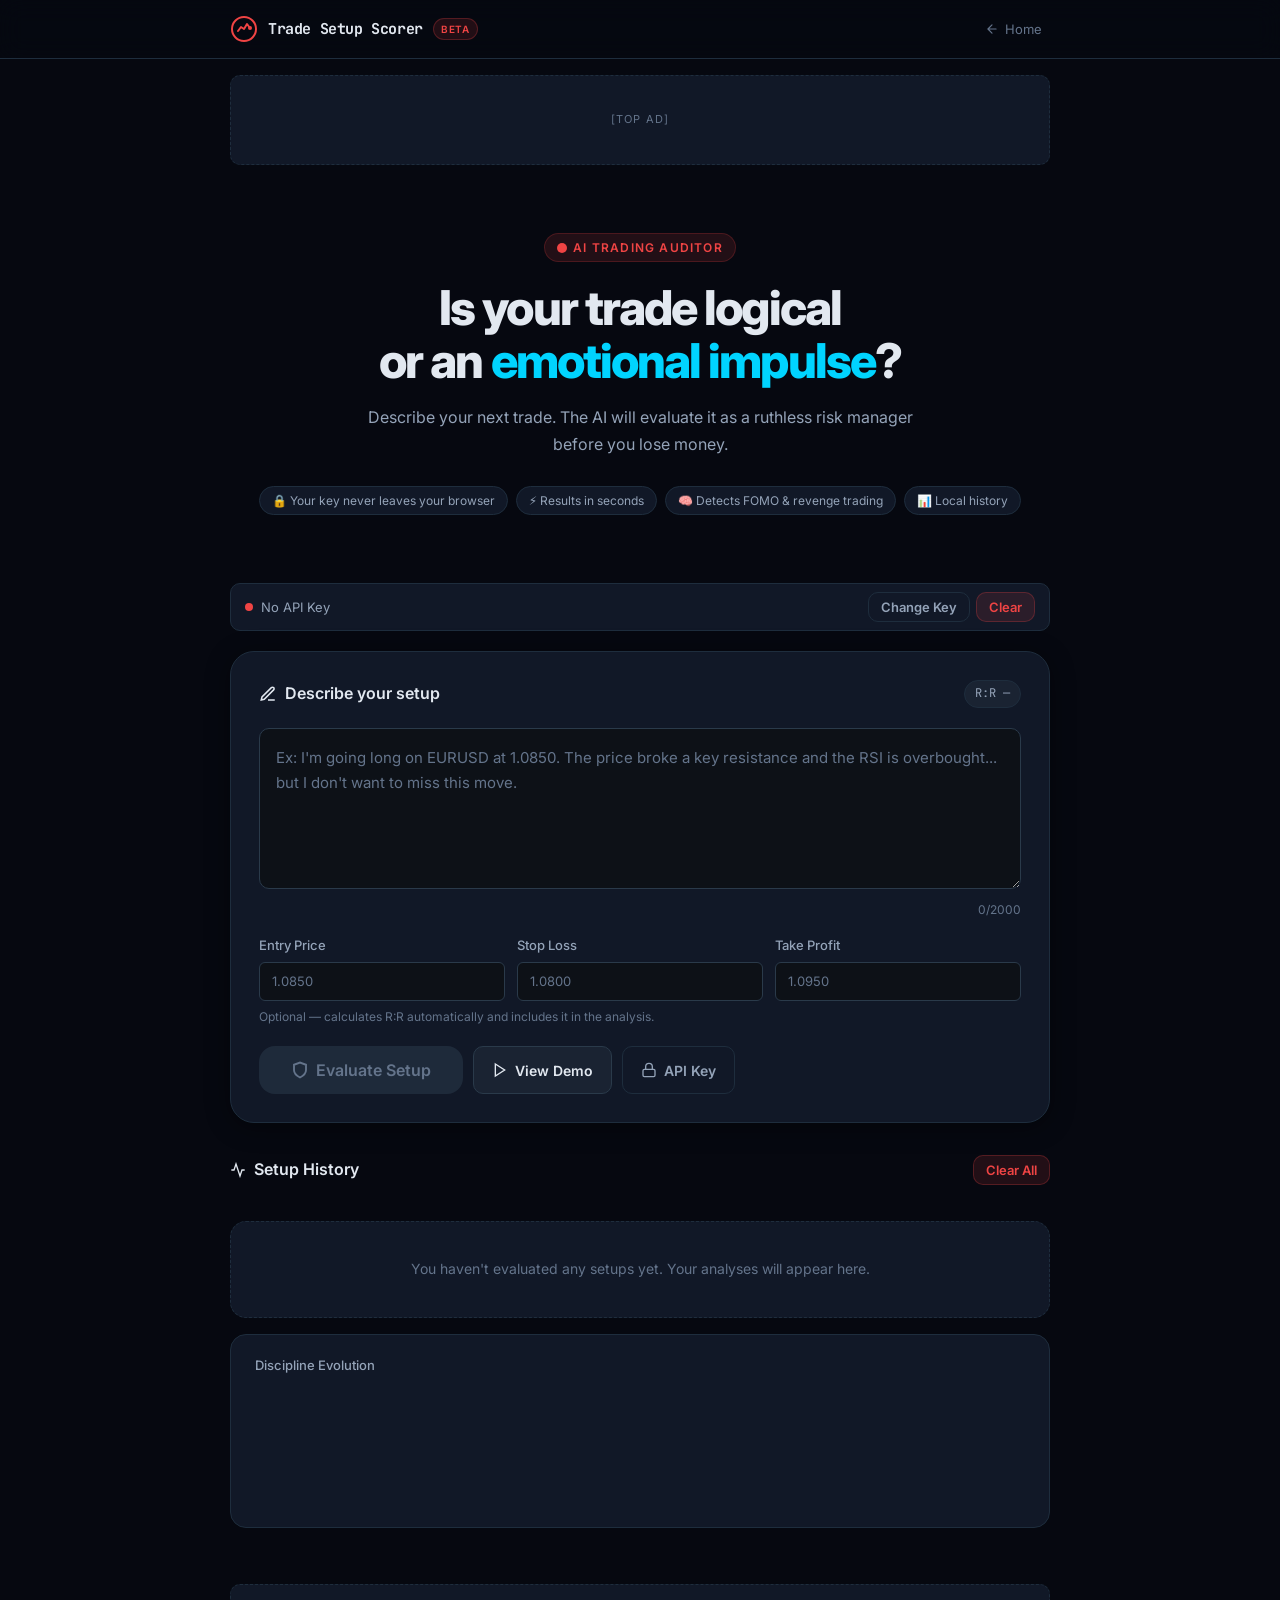
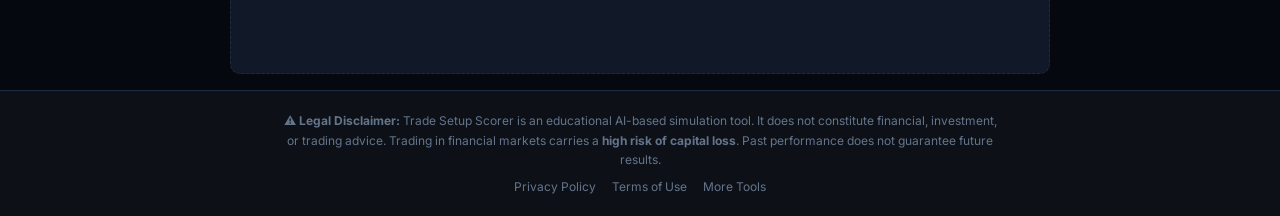
==== commit 5ec46743: "chore: localize application interface and error messages into English" ====
--- a/index.html
+++ b/index.html
@@ -3,10 +3,10 @@
 <head>
   <meta charset="UTF-8" />
   <meta name="viewport" content="width=device-width, initial-scale=1.0" />
-  <title>Trade Setup Scorer — ¿Es tu operación lógica o emocional?</title>
-  <meta name="description" content="Evalúa cualquier setup de trading con IA antes de ejecutarlo. Detecta FOMO, revenge trading y errores de gestión de riesgo en segundos. Gratis, privado, sin servidores." />
+  <title>Trade Setup Scorer — Is your trade logical or emotional?</title>
+  <meta name="description" content="Evaluate any trading setup with AI before executing it. Detect FOMO, revenge trading, and risk management errors in seconds. Free, private, serverless." />
   <meta property="og:title" content="Trade Setup Scorer" />
-  <meta property="og:description" content="Tu auditor de IA implacable antes de pulsar 'Comprar'." />
+  <meta property="og:description" content="Your ruthless AI auditor before hitting 'Buy'." />
   <meta property="og:type" content="website" />
 
   <!-- Favicon -->
@@ -41,7 +41,7 @@
       <div class="header-right">
         <a href="https://gcarnf04.github.io/" class="back-link">
           <svg width="14" height="14" viewBox="0 0 24 24" fill="none" stroke="currentColor" stroke-width="2"><path d="M19 12H5M12 19l-7-7 7-7" stroke-linecap="round" stroke-linejoin="round"/></svg>
-          Inicio
+          Home
         </a>
       </div>
     </div>
@@ -51,7 +51,7 @@
   <div class="container">
     <div class="ad-banner" id="adBannerTop">
       <!-- AdSense Banner 728×90 -->
-      [Anuncio superior]
+      [Top Ad]
     </div>
   </div>
 
@@ -62,19 +62,19 @@
     <section class="hero container" id="heroSection">
       <div class="hero-badge">
         <svg width="10" height="10" viewBox="0 0 10 10" fill="currentColor"><circle cx="5" cy="5" r="5"/></svg>
-        Auditor de Trading con IA
+        AI Trading Auditor
       </div>
       <h1 class="hero-title">
-        ¿Es tu operación lógica<br>o un <span class="highlight">impulso emocional</span>?
+        Is your trade logical<br>or an <span class="highlight">emotional impulse</span>?
       </h1>
       <p class="hero-sub">
-        Describe tu próximo trade. La IA lo evaluará como un jefe de riesgos implacable antes de que pierdas dinero.
+        Describe your next trade. The AI will evaluate it as a ruthless risk manager before you lose money.
       </p>
       <div class="hero-pills">
-        <span class="pill">🔒 Tu clave nunca sale de tu navegador</span>
-        <span class="pill">⚡ Resultados en segundos</span>
-        <span class="pill">🧠 Detecta FOMO y revenge trading</span>
-        <span class="pill">📊 Historial local</span>
+        <span class="pill">🔒 Your key never leaves your browser</span>
+        <span class="pill">⚡ Results in seconds</span>
+        <span class="pill">🧠 Detects FOMO & revenge trading</span>
+        <span class="pill">📊 Local history</span>
       </div>
     </section>
 
@@ -84,10 +84,10 @@
       <!-- Key status bar -->
       <div class="key-status-bar" id="keyStatusBar" hidden>
         <div class="status-dot" id="keyStatusDot"></div>
-        <span id="keyStatusLabel">Sin API Key</span>
+        <span id="keyStatusLabel">No API Key</span>
         <div class="key-status-actions">
-          <button class="btn-ghost btn-sm" id="btnChangeKey">Cambiar clave</button>
-          <button class="btn-ghost btn-sm btn-danger" id="btnClearKey">Borrar</button>
+          <button class="btn-ghost btn-sm" id="btnChangeKey">Change Key</button>
+          <button class="btn-ghost btn-sm btn-danger" id="btnClearKey">Clear</button>
         </div>
       </div>
 
@@ -95,14 +95,14 @@
         <div class="setup-card-header">
           <div class="setup-card-title">
             <svg width="18" height="18" viewBox="0 0 24 24" fill="none" stroke="currentColor" stroke-width="2"><path d="M12 20h9"/><path d="M16.5 3.5a2.121 2.121 0 0 1 3 3L7 19l-4 1 1-4L16.5 3.5z"/></svg>
-            Describe tu setup
+            Describe your setup
           </div>
           <div class="rr-badge" id="rrBadge">R:R —</div>
         </div>
 
         <div class="form-group">
           <textarea class="textarea-field" id="tradeText" rows="5" maxlength="2000"
-            placeholder="Ej: Voy a entrar largo en EURUSD en 1.0850. El precio ha roto una resistencia clave y el RSI está en sobrecompra... pero no quiero quedarme fuera de este movimiento."
+            placeholder="Ex: I'm going long on EURUSD at 1.0850. The price broke a key resistance and the RSI is overbought... but I don't want to miss this move."
           ></textarea>
           <div class="char-count" id="charCount">0/2000</div>
         </div>
@@ -110,7 +110,7 @@
         <div class="form-group">
           <div class="numeric-inputs">
             <div>
-              <label class="form-label">Precio entrada</label>
+              <label class="form-label">Entry Price</label>
               <input class="input-field" id="entryPrice" type="number" step="any" placeholder="1.0850" />
             </div>
             <div>
@@ -122,17 +122,17 @@
               <input class="input-field" id="takeProfit" type="number" step="any" placeholder="1.0950" />
             </div>
           </div>
-          <p class="form-hint">Opcional — calcula el R:R automáticamente y se incluye en el análisis.</p>
+          <p class="form-hint">Optional — calculates R:R automatically and includes it in the analysis.</p>
         </div>
 
         <div class="setup-actions">
           <button class="btn-primary btn-lg" id="btnEvaluate" disabled>
             <svg width="18" height="18" viewBox="0 0 24 24" fill="none" stroke="currentColor" stroke-width="2.5"><path d="M12 22s8-4 8-10V5l-8-3-8 3v7c0 6 8 10 8 10z"/></svg>
-            Evaluar Setup
+            Evaluate Setup
           </button>
           <button class="btn-secondary" id="btnDemo">
             <svg width="16" height="16" viewBox="0 0 24 24" fill="none" stroke="currentColor" stroke-width="2"><path d="M5 3l14 9-14 9V3z"/></svg>
-            Ver demo
+            View Demo
           </button>
           <button class="btn-ghost" id="btnOpenSetup">
             <svg width="16" height="16" viewBox="0 0 24 24" fill="none" stroke="currentColor" stroke-width="2"><rect x="3" y="11" width="18" height="11" rx="2"/><path d="M7 11V7a5 5 0 0 1 10 0v4"/></svg>
@@ -147,7 +147,7 @@
       <div class="loading-card">
         <div class="loading-orb"></div>
         <div>
-          <div class="loading-status" id="loadingStatus">Auditando tu gestión de riesgo...</div>
+          <div class="loading-status" id="loadingStatus">Auditing your risk management...</div>
           <div class="loading-sub" id="loadingSub">Detectando sesgos emocionales...</div>
         </div>
       </div>
@@ -158,7 +158,7 @@
 
       <!-- Demo badge -->
       <div style="text-align:center; margin-bottom: 12px;" id="demoRibbon" hidden>
-        <span class="demo-ribbon">✦ Análisis de demostración</span>
+        <span class="demo-ribbon">✦ Demo Analysis</span>
       </div>
 
       <!-- Score -->
@@ -184,7 +184,7 @@
         <div class="verdict-header">
           <div class="verdict-title">
             <svg width="14" height="14" viewBox="0 0 24 24" fill="none" stroke="currentColor" stroke-width="2"><path d="M12 22s8-4 8-10V5l-8-3-8 3v7c0 6 8 10 8 10z"/></svg>
-            Veredicto del Risk Manager
+            Risk Manager's Verdict
           </div>
         </div>
         <div class="verdict-body" id="verdictText"></div>
@@ -208,32 +208,32 @@
       <div class="dimensions-card">
         <div class="dimensions-title">
           <svg width="16" height="16" viewBox="0 0 24 24" fill="none" stroke="currentColor" stroke-width="2"><line x1="18" y1="20" x2="18" y2="10"/><line x1="12" y1="20" x2="12" y2="4"/><line x1="6" y1="20" x2="6" y2="14"/></svg>
-          Desglose por dimensión
+          Dimension Breakdown
         </div>
         <div class="dimension-row">
           <div class="dimension-header">
-            <span class="dimension-name">Gestión de Riesgo</span>
+            <span class="dimension-name">Risk Management</span>
             <span class="dimension-val" id="dimRisk">—</span>
           </div>
           <div class="bar-track"><div class="bar-fill red" id="dimRiskBar" style="width:0"></div></div>
         </div>
         <div class="dimension-row">
           <div class="dimension-header">
-            <span class="dimension-name">Control Emocional</span>
+            <span class="dimension-name">Emotional Control</span>
             <span class="dimension-val" id="dimEmotion">—</span>
           </div>
           <div class="bar-track"><div class="bar-fill red" id="dimEmotionBar" style="width:0"></div></div>
         </div>
         <div class="dimension-row">
           <div class="dimension-header">
-            <span class="dimension-name">Confluencia Técnica</span>
+            <span class="dimension-name">Technical Confluence</span>
             <span class="dimension-val" id="dimTech">—</span>
           </div>
           <div class="bar-track"><div class="bar-fill red" id="dimTechBar" style="width:0"></div></div>
         </div>
         <div class="dimension-row">
           <div class="dimension-header">
-            <span class="dimension-name">Contexto de Mercado</span>
+            <span class="dimension-name">Market Context</span>
             <span class="dimension-val" id="dimContext">—</span>
           </div>
           <div class="bar-track"><div class="bar-fill red" id="dimContextBar" style="width:0"></div></div>
@@ -244,25 +244,25 @@
       <div class="interrogation-card">
         <div class="interrogation-title">
           <svg width="16" height="16" viewBox="0 0 24 24" fill="none" stroke="currentColor" stroke-width="2"><circle cx="12" cy="12" r="10"/><path d="M9.09 9a3 3 0 0 1 5.83 1c0 2-3 3-3 3"/><line x1="12" y1="17" x2="12.01" y2="17"/></svg>
-          Preguntas incómodas
+          Uncomfortable Questions
         </div>
         <ul class="interrogation-questions" id="questionsList"></ul>
       </div>
 
       <!-- Share -->
       <div class="share-card">
-        <div class="share-text">¿Vas a saltarte el veredicto igualmente? <strong>Al menos compártelo.</strong></div>
+        <div class="share-text">Going to ignore the verdict anyway? <strong>At least share it.</strong></div>
         <div class="share-actions">
           <button class="btn-ghost" id="btnShareX" title="Compartir en X (Twitter)">
             <svg width="14" height="14" viewBox="0 0 24 24" fill="currentColor"><path d="M18.244 2.25h3.308l-7.227 8.26 8.502 11.24H16.17l-4.714-6.231-5.401 6.231H2.763l7.738-8.857L1.428 2.25H8.7l4.251 5.616zm-1.161 17.52h1.833L7.084 4.126H5.117z"/></svg>
-            Compartir en X
+            Share on X
           </button>
           <button class="btn-ghost" id="btnShareIG" title="Copiar para Instagram">
             <svg width="14" height="14" viewBox="0 0 24 24" fill="none" stroke="currentColor" stroke-width="2"><rect x="2" y="2" width="20" height="20" rx="5"/><circle cx="12" cy="12" r="4"/><circle cx="17.5" cy="6.5" r="1.2" fill="currentColor" stroke="none"/></svg>
-            Copiar para Instagram
-          </button>
-          <button class="btn-ghost" id="btnCopyResult">📋 Copiar análisis</button>
-          <button class="btn-secondary" id="btnNewAnalysis">← Nuevo setup</button>
+            Copy for Instagram
+          </button>
+          <button class="btn-ghost" id="btnCopyResult">📋 Copy Analysis</button>
+          <button class="btn-secondary" id="btnNewAnalysis">← New Setup</button>
         </div>
       </div>
     </section>
@@ -272,19 +272,19 @@
       <div class="history-header">
         <div class="section-title">
           <svg width="16" height="16" viewBox="0 0 24 24" fill="none" stroke="currentColor" stroke-width="2"><polyline points="22 12 18 12 15 21 9 3 6 12 2 12"/></svg>
-          Historial de setups
-        </div>
-        <button class="btn-ghost btn-sm btn-danger" id="btnClearHistory">Borrar todo</button>
+          Setup History
+        </div>
+        <button class="btn-ghost btn-sm btn-danger" id="btnClearHistory">Clear All</button>
       </div>
 
       <div id="historyGrid" class="history-grid" hidden></div>
 
       <div id="historyEmpty" class="history-empty" hidden>
-        Aún no has evaluado ningún setup. Tus análisis aparecerán aquí.
+        You haven't evaluated any setups yet. Your analyses will appear here.
       </div>
 
       <div class="chart-card" style="margin-top: 16px;">
-        <div class="chart-title">Evolución de tu disciplina</div>
+        <div class="chart-title">Discipline Evolution</div>
         <canvas id="historyChart" width="700" height="120"></canvas>
       </div>
     </section>
@@ -306,35 +306,35 @@
       <div class="modal-icon">
         <svg width="22" height="22" viewBox="0 0 24 24" fill="none" stroke="currentColor" stroke-width="2"><rect x="3" y="11" width="18" height="11" rx="2"/><path d="M7 11V7a5 5 0 0 1 10 0v4"/></svg>
       </div>
-      <div class="modal-title">Configura tu API Key de Gemini</div>
+      <div class="modal-title">Set up your Gemini API Key</div>
       <div class="modal-desc">
-        Necesitas una <strong>clave de Gemini</strong> (empieza por <code>AIza</code>).<br>
-        La cifraremos con tu PIN y solo saldrá de tu dispositivo para llamar a Google.<br>
-        <a href="https://aistudio.google.com/apikey" target="_blank" rel="noopener">Obtén tu clave gratuita en Google AI Studio →</a>
+        You need a <strong>Gemini Key</strong> (starts with <code>AIza</code>).<br>
+        We'll encrypt it with your PIN. It only leaves your device to call Google.<br>
+        <a href="https://aistudio.google.com/apikey" target="_blank" rel="noopener">Get your free key at Google AI Studio →</a>
       </div>
       <div class="form-group">
         <label class="form-label">Gemini API Key</label>
         <div class="input-group">
           <input class="input-field" type="password" id="modalApiKeyInput" placeholder="AIzaSy..." autocomplete="off" />
-          <button class="btn-icon" id="btnToggleApiKey" title="Mostrar / ocultar">
+          <button class="btn-icon" id="btnToggleApiKey" title="Show / hide">
             <svg width="16" height="16" viewBox="0 0 24 24" fill="none" stroke="currentColor" stroke-width="2"><path d="M1 12s4-8 11-8 11 8 11 8-4 8-11 8-11-8-11-8z"/><circle cx="12" cy="12" r="3"/></svg>
           </button>
         </div>
       </div>
       <div class="form-group">
-        <label class="form-label">Crea un PIN de 4 dígitos</label>
+        <label class="form-label">Create a 4-digit PIN</label>
         <div class="pin-inputs">
           <input class="pin-input" type="text" inputmode="numeric" maxlength="1" />
           <input class="pin-input" type="text" inputmode="numeric" maxlength="1" />
           <input class="pin-input" type="text" inputmode="numeric" maxlength="1" />
           <input class="pin-input" type="text" inputmode="numeric" maxlength="1" />
         </div>
-        <p class="form-hint" style="text-align:center">Este PIN es el único que desbloquea tu clave. No lo olvides.</p>
+        <p class="form-hint" style="text-align:center">This PIN is the only way to unlock your key. Don't forget it.</p>
       </div>
       <div id="modalError" style="color: #ef4444; font-size: 13px; min-height: 18px; text-align:center;"></div>
       <div class="modal-actions">
-        <button class="btn-ghost btn-full" onclick="closeSetupModal()">Cancelar</button>
-        <button class="btn-primary btn-full" id="btnSaveKey">Guardar y activar</button>
+        <button class="btn-ghost btn-full" onclick="closeSetupModal()">Cancel</button>
+        <button class="btn-primary btn-full" id="btnSaveKey">Save & Activate</button>
       </div>
     </div>
   </div>
@@ -345,8 +345,8 @@
       <div class="modal-icon" style="margin: 0 auto 20px;">
         <svg width="22" height="22" viewBox="0 0 24 24" fill="none" stroke="currentColor" stroke-width="2"><rect x="3" y="11" width="18" height="11" rx="2"/><path d="M7 11V7a5 5 0 0 1 10 0v4"/></svg>
       </div>
-      <div class="modal-title">Introduce tu PIN</div>
-      <div class="modal-desc">Tienes una clave guardada. Desbloquéala con tu PIN.</div>
+      <div class="modal-title">Enter your PIN</div>
+      <div class="modal-desc">You have a saved key. Unlock it with your PIN.</div>
       <div class="pin-inputs" style="justify-content:center; margin: 16px 0;">
         <input class="pin-input" type="text" inputmode="numeric" maxlength="1" />
         <input class="pin-input" type="text" inputmode="numeric" maxlength="1" />
@@ -355,8 +355,8 @@
       </div>
       <div id="loginError" style="color: #ef4444; font-size: 13px; min-height: 18px;"></div>
       <div class="modal-actions" style="margin-top: 20px;">
-        <button class="btn-ghost btn-full" onclick="closeLoginModal()">Cancelar</button>
-        <button class="btn-primary btn-full" id="btnUnlock">Desbloquear</button>
+        <button class="btn-ghost btn-full" onclick="closeLoginModal()">Cancel</button>
+        <button class="btn-primary btn-full" id="btnUnlock">Unlock</button>
       </div>
     </div>
   </div>
@@ -381,7 +381,7 @@
   <div class="interstitial-backdrop" id="interstitialAd" hidden>
     <div class="interstitial-content">
       <div class="interstitial-header">
-        <span>Publicidad</span>
+        <span>Advertisement</span>
         <span class="interstitial-countdown" id="adCountdown">05</span>
       </div>
       <div class="ad-square" style="margin:0; background:var(--bg-1);">
@@ -397,7 +397,7 @@
         </script>
       </div>
       <button class="btn-ghost btn-full" id="btnSkipAd" style="margin-top:8px" disabled>
-        Espera...
+        Wait...
       </button>
     </div>
   </div>
@@ -405,15 +405,15 @@
   <!-- ══ FOOTER / DISCLAIMER ══════════════════════════════════════════════ -->
   <footer class="disclaimer">
     <p>
-      <strong>⚠ Aviso Legal:</strong> Trade Setup Scorer es una herramienta de simulación educativa basada en inteligencia artificial.
-      No constituye asesoramiento financiero, de inversión ni recomendaciones de trading.
-      Operar en los mercados financieros conlleva un <strong>alto riesgo de pérdida de capital</strong>.
-      Los resultados pasados no garantizan resultados futuros.
+      <strong>⚠ Legal Disclaimer:</strong> Trade Setup Scorer is an educational AI-based simulation tool.
+      It does not constitute financial, investment, or trading advice.
+      Trading in financial markets carries a <strong>high risk of capital loss</strong>.
+      Past performance does not guarantee future results.
     </p>
     <div class="disclaimer-links">
-      <a href="privacy.html">Política de Privacidad</a>
-      <a href="terms.html">Términos de Uso</a>
-      <a href="https://gcarnf04.github.io/">Más herramientas</a>
+      <a href="privacy.html">Privacy Policy</a>
+      <a href="terms.html">Terms of Use</a>
+      <a href="https://gcarnf04.github.io/">More Tools</a>
     </div>
   </footer>
 
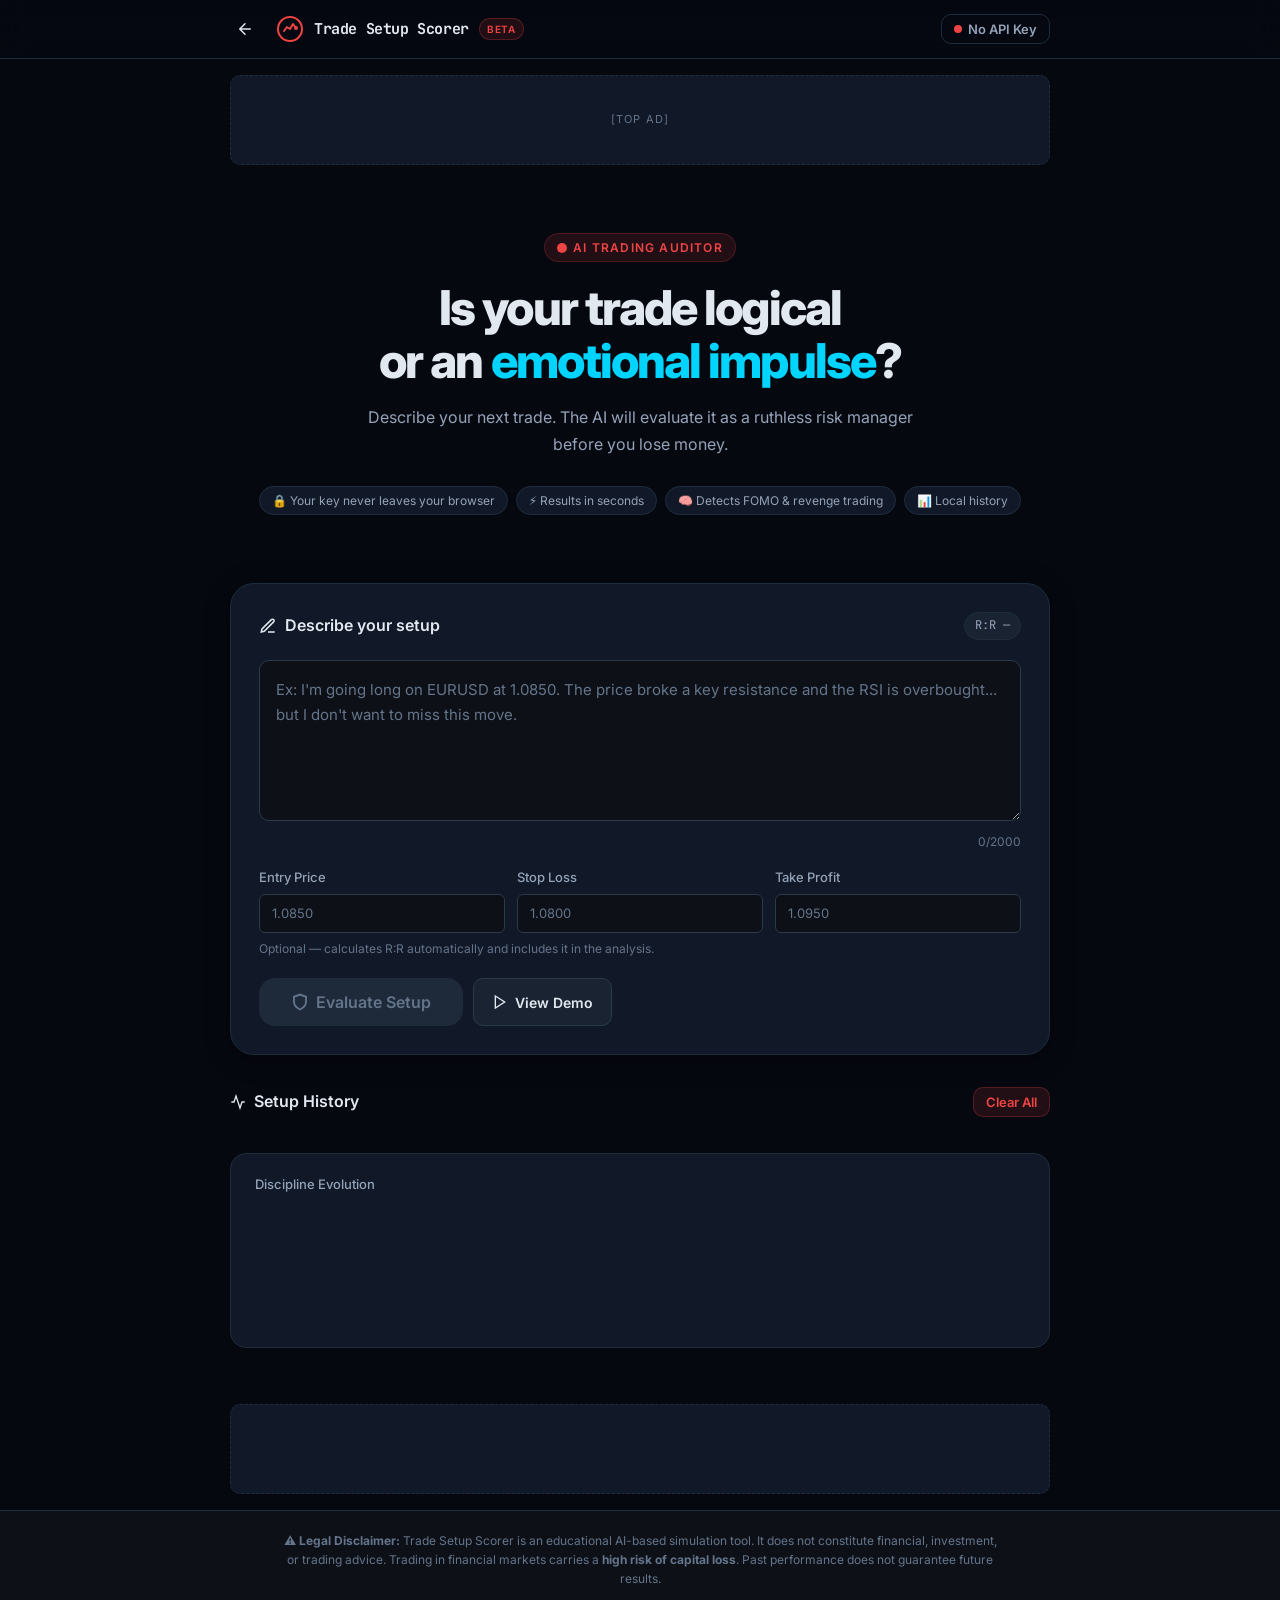
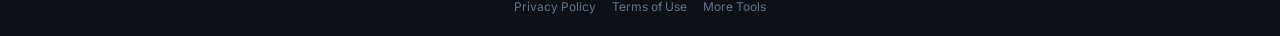
==== commit b1c96c79: "refactor: migrate API key status UI from the main view to the header for better visibility and acces" ====
--- a/index.html
+++ b/index.html
@@ -28,21 +28,29 @@
 
   <!-- ══ HEADER ══════════════════════════════════════════════════════════ -->
   <header class="app-header">
-    <div class="container">
-      <div class="logo">
-        <svg class="logo-icon" viewBox="0 0 28 28" fill="none" xmlns="http://www.w3.org/2000/svg">
-          <circle cx="14" cy="14" r="12" stroke="#ef4444" stroke-width="2"/>
-          <path d="M8 16 L11 12 L14 14 L17 9 L20 13" stroke="#ef4444" stroke-width="2" stroke-linecap="round" stroke-linejoin="round"/>
-          <circle cx="20" cy="13" r="2" fill="#ef4444"/>
-        </svg>
-        <span class="logo-text">Trade Setup Scorer</span>
-        <span class="logo-badge">Beta</span>
+    <div class="container" style="display:flex; justify-content:space-between; align-items:center;">
+      <div style="display:flex; align-items:center; gap:16px;">
+        <a href="https://gcarnf04.github.io/" class="btn-icon" style="color:var(--text-muted); background:none; border:none;" title="Back to home">
+          <svg viewBox="0 0 24 24" fill="none" stroke="currentColor" stroke-width="2" width="18" height="18">
+            <path d="M19 12H5M12 19l-7-7 7-7" stroke-linecap="round" stroke-linejoin="round"/>
+          </svg>
+        </a>
+        <div class="logo">
+          <svg class="logo-icon" viewBox="0 0 28 28" fill="none" xmlns="http://www.w3.org/2000/svg">
+            <circle cx="14" cy="14" r="12" stroke="#ef4444" stroke-width="2"/>
+            <path d="M8 16 L11 12 L14 14 L17 9 L20 13" stroke="#ef4444" stroke-width="2" stroke-linecap="round" stroke-linejoin="round"/>
+            <circle cx="20" cy="13" r="2" fill="#ef4444"/>
+          </svg>
+          <span class="logo-text">Trade Setup Scorer</span>
+          <span class="logo-badge">Beta</span>
+        </div>
       </div>
       <div class="header-right">
-        <a href="https://gcarnf04.github.io/" class="back-link">
-          <svg width="14" height="14" viewBox="0 0 24 24" fill="none" stroke="currentColor" stroke-width="2"><path d="M19 12H5M12 19l-7-7 7-7" stroke-linecap="round" stroke-linejoin="round"/></svg>
-          Home
-        </a>
+        <!-- Vault UI mapped to existing app.js logic via 'btnOpenSetup' -->
+        <button class="btn-ghost btn-sm" id="btnOpenSetup" style="display:flex; align-items:center; gap:6px;">
+          <span class="status-dot" id="keyStatusDot"></span>
+          <span id="keyStatusLabel">No API Key</span>
+        </button>
       </div>
     </div>
   </header>
@@ -80,16 +88,6 @@
 
     <!-- ─ SETUP FORM ─────────────────────────────────────────────────────── -->
     <section class="container setup-section" id="setupSection">
-
-      <!-- Key status bar -->
-      <div class="key-status-bar" id="keyStatusBar" hidden>
-        <div class="status-dot" id="keyStatusDot"></div>
-        <span id="keyStatusLabel">No API Key</span>
-        <div class="key-status-actions">
-          <button class="btn-ghost btn-sm" id="btnChangeKey">Change Key</button>
-          <button class="btn-ghost btn-sm btn-danger" id="btnClearKey">Clear</button>
-        </div>
-      </div>
 
       <div class="setup-card">
         <div class="setup-card-header">
@@ -134,10 +132,6 @@
             <svg width="16" height="16" viewBox="0 0 24 24" fill="none" stroke="currentColor" stroke-width="2"><path d="M5 3l14 9-14 9V3z"/></svg>
             View Demo
           </button>
-          <button class="btn-ghost" id="btnOpenSetup">
-            <svg width="16" height="16" viewBox="0 0 24 24" fill="none" stroke="currentColor" stroke-width="2"><rect x="3" y="11" width="18" height="11" rx="2"/><path d="M7 11V7a5 5 0 0 1 10 0v4"/></svg>
-            API Key
-          </button>
         </div>
       </div>
     </section>
@@ -332,9 +326,10 @@
         <p class="form-hint" style="text-align:center">This PIN is the only way to unlock your key. Don't forget it.</p>
       </div>
       <div id="modalError" style="color: #ef4444; font-size: 13px; min-height: 18px; text-align:center;"></div>
-      <div class="modal-actions">
+      <div class="modal-actions" style="flex-wrap: wrap;">
         <button class="btn-ghost btn-full" onclick="closeSetupModal()">Cancel</button>
         <button class="btn-primary btn-full" id="btnSaveKey">Save & Activate</button>
+        <button class="btn-ghost btn-full btn-danger" id="btnClearKey" style="margin-top:8px; display:none;">Delete Saved Key</button>
       </div>
     </div>
   </div>
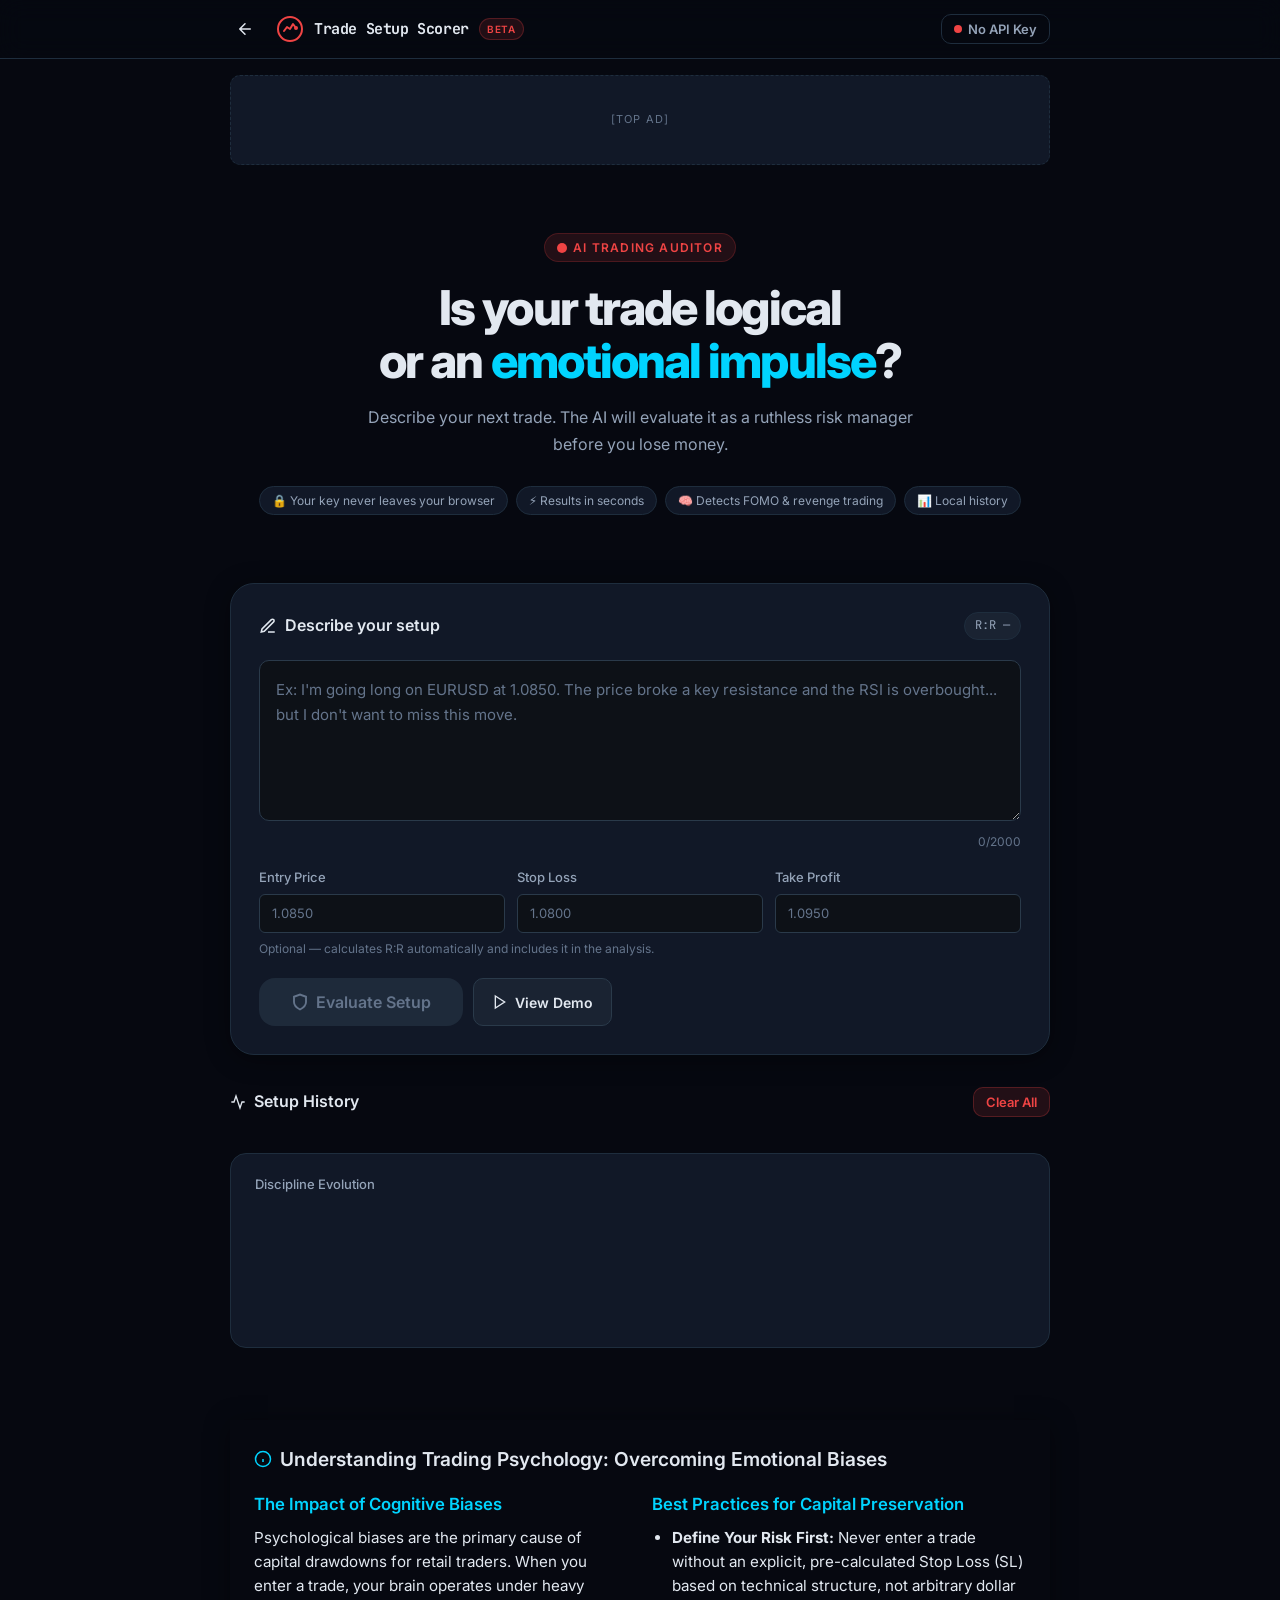
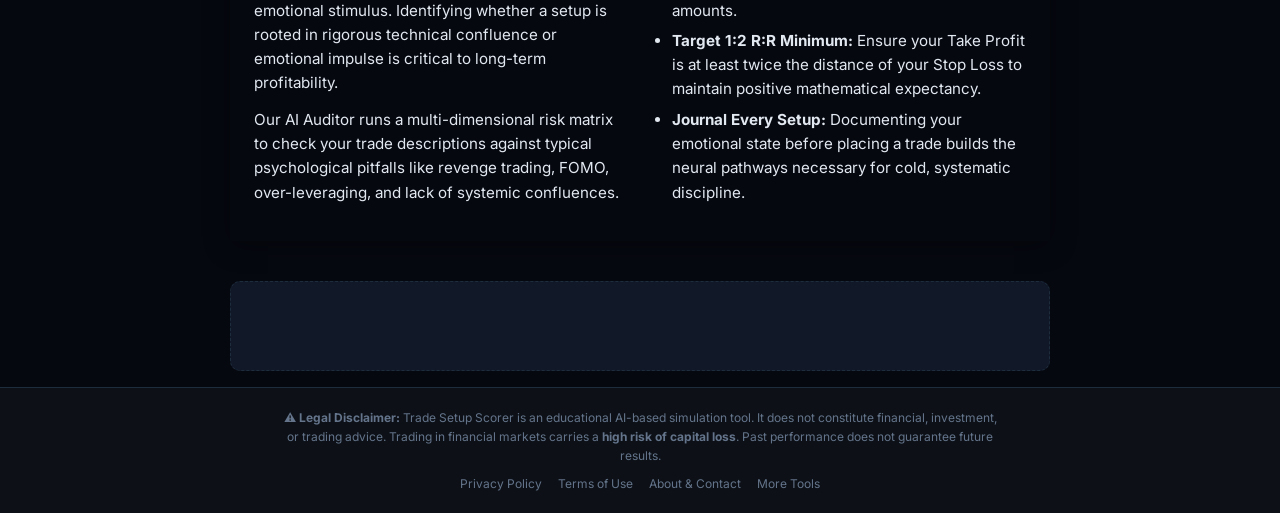
==== commit 01aa3130: "feat: remove interstitial ads, add educational guide, and update footer links" ====
--- a/index.html
+++ b/index.html
@@ -10,7 +10,7 @@
   <meta property="og:type" content="website" />
 
   <!-- Favicon -->
-  <link rel="icon" href="data:image/svg+xml,<svg viewBox='0 0 28 28' fill='none' xmlns='http://www.w3.org/2000/svg'><circle cx='14' cy='14' r='12' stroke='%23ef4444' stroke-width='2'/><path d='M8 16 L11 12 L14 14 L17 9 L20 13' stroke='%23ef4444' stroke-width='2' stroke-linecap='round' stroke-linejoin='round'/><circle cx='20' cy='13' r='2' fill='%23ef4444'/></svg>" type="image/svg+xml">
+  <link rel="icon" href="data:image/svg+xml,<svg xmlns='http://www.w3.org/2000/svg' viewBox='0 0 32 32'><rect width='32' height='32' rx='6' fill='%230a0d14'/><circle cx='16' cy='16' r='10' fill='none' stroke='%23ef4444' stroke-width='2'/><path d='M10 18 L13 14 L16 16 L19 11 L22 15' fill='none' stroke='%23ef4444' stroke-width='2' stroke-linecap='round' stroke-linejoin='round'/></svg>" />
 
   <!-- Google AdSense -->
   <script async src="https://pagead2.googlesyndication.com/pagead/js/adsbygoogle.js?client=ca-pub-2977545376736575" crossorigin="anonymous"></script>
@@ -283,6 +283,33 @@
       </div>
     </section>
 
+    <!-- ─ EDUCATIONAL GUIDE ────────────────────────────────────────────────── -->
+    <section class="container" style="margin-top: 40px; padding-top: 32px; border-top: 1px solid var(--border-color);">
+      <div class="setup-card" style="max-width: 100%; margin-bottom: 24px; background: var(--bg-card); border: 1px solid var(--border-color); border-radius: var(--radius); padding: 24px;">
+        <div class="setup-card-header" style="margin-bottom: 16px;">
+          <div class="setup-card-title" style="font-size: 1.2rem; font-weight: 600; color: var(--text-main); display: flex; align-items: center; gap: 8px;">
+            <svg width="18" height="18" viewBox="0 0 24 24" fill="none" stroke="currentColor" stroke-width="2" style="color: var(--accent);"><circle cx="12" cy="12" r="10"/><path d="M12 16v-4M12 8h.01"/></svg>
+            Understanding Trading Psychology: Overcoming Emotional Biases
+          </div>
+        </div>
+        <div style="color: var(--text-muted); font-size: 0.95rem; line-height: 1.6; display: grid; grid-template-columns: repeat(auto-fit, minmax(280px, 1fr)); gap: 24px; margin-top: 16px;">
+          <div>
+            <h4 style="color: var(--accent); margin-bottom: 8px; font-size: 1.05rem; font-weight: 600;">The Impact of Cognitive Biases</h4>
+            <p style="margin-bottom: 12px;">Psychological biases are the primary cause of capital drawdowns for retail traders. When you enter a trade, your brain operates under heavy emotional stimulus. Identifying whether a setup is rooted in rigorous technical confluence or emotional impulse is critical to long-term profitability.</p>
+            <p>Our AI Auditor runs a multi-dimensional risk matrix to check your trade descriptions against typical psychological pitfalls like revenge trading, FOMO, over-leveraging, and lack of systemic confluences.</p>
+          </div>
+          <div>
+            <h4 style="color: var(--accent); margin-bottom: 8px; font-size: 1.05rem; font-weight: 600;">Best Practices for Capital Preservation</h4>
+            <ul style="padding-left: 20px; margin-bottom: 12px; list-style-type: disc;">
+              <li style="margin-bottom: 6px;"><strong>Define Your Risk First:</strong> Never enter a trade without an explicit, pre-calculated Stop Loss (SL) based on technical structure, not arbitrary dollar amounts.</li>
+              <li style="margin-bottom: 6px;"><strong>Target 1:2 R:R Minimum:</strong> Ensure your Take Profit is at least twice the distance of your Stop Loss to maintain positive mathematical expectancy.</li>
+              <li style="margin-bottom: 6px;"><strong>Journal Every Setup:</strong> Documenting your emotional state before placing a trade builds the neural pathways necessary for cold, systematic discipline.</li>
+            </ul>
+          </div>
+        </div>
+      </div>
+    </section>
+
   </main>
 
   <!-- ══ ERROR TOAST ══════════════════════════════════════════════════════ -->
@@ -372,31 +399,6 @@
     </div>
   </div>
 
-  <!-- ══ MODAL: Interstitial Ad ═══════════════════════════════════════════ -->
-  <div class="interstitial-backdrop" id="interstitialAd" hidden>
-    <div class="interstitial-content">
-      <div class="interstitial-header">
-        <span>Advertisement</span>
-        <span class="interstitial-countdown" id="adCountdown">05</span>
-      </div>
-      <div class="ad-square" style="margin:0; background:var(--bg-1);">
-        <!-- INSERTA AQUÍ TU SCRIPT DE GOOGLE ADSENSE -->
-        <ins class="adsbygoogle"
-             style="display:block"
-             data-ad-client="ca-pub-2977545376736575"
-             data-ad-slot="1234567890"
-             data-ad-format="auto"
-             data-full-width-responsive="true"></ins>
-        <script>
-             (adsbygoogle = window.adsbygoogle || []).push({});
-        </script>
-      </div>
-      <button class="btn-ghost btn-full" id="btnSkipAd" style="margin-top:8px" disabled>
-        Wait...
-      </button>
-    </div>
-  </div>
-
   <!-- ══ FOOTER / DISCLAIMER ══════════════════════════════════════════════ -->
   <footer class="disclaimer">
     <p>
@@ -406,8 +408,9 @@
       Past performance does not guarantee future results.
     </p>
     <div class="disclaimer-links">
-      <a href="privacy.html">Privacy Policy</a>
-      <a href="terms.html">Terms of Use</a>
+      <a href="../inicio/privacy.html">Privacy Policy</a>
+      <a href="../inicio/terms.html">Terms of Use</a>
+      <a href="../inicio/about.html">About & Contact</a>
       <a href="https://gcarnf04.github.io/">More Tools</a>
     </div>
   </footer>
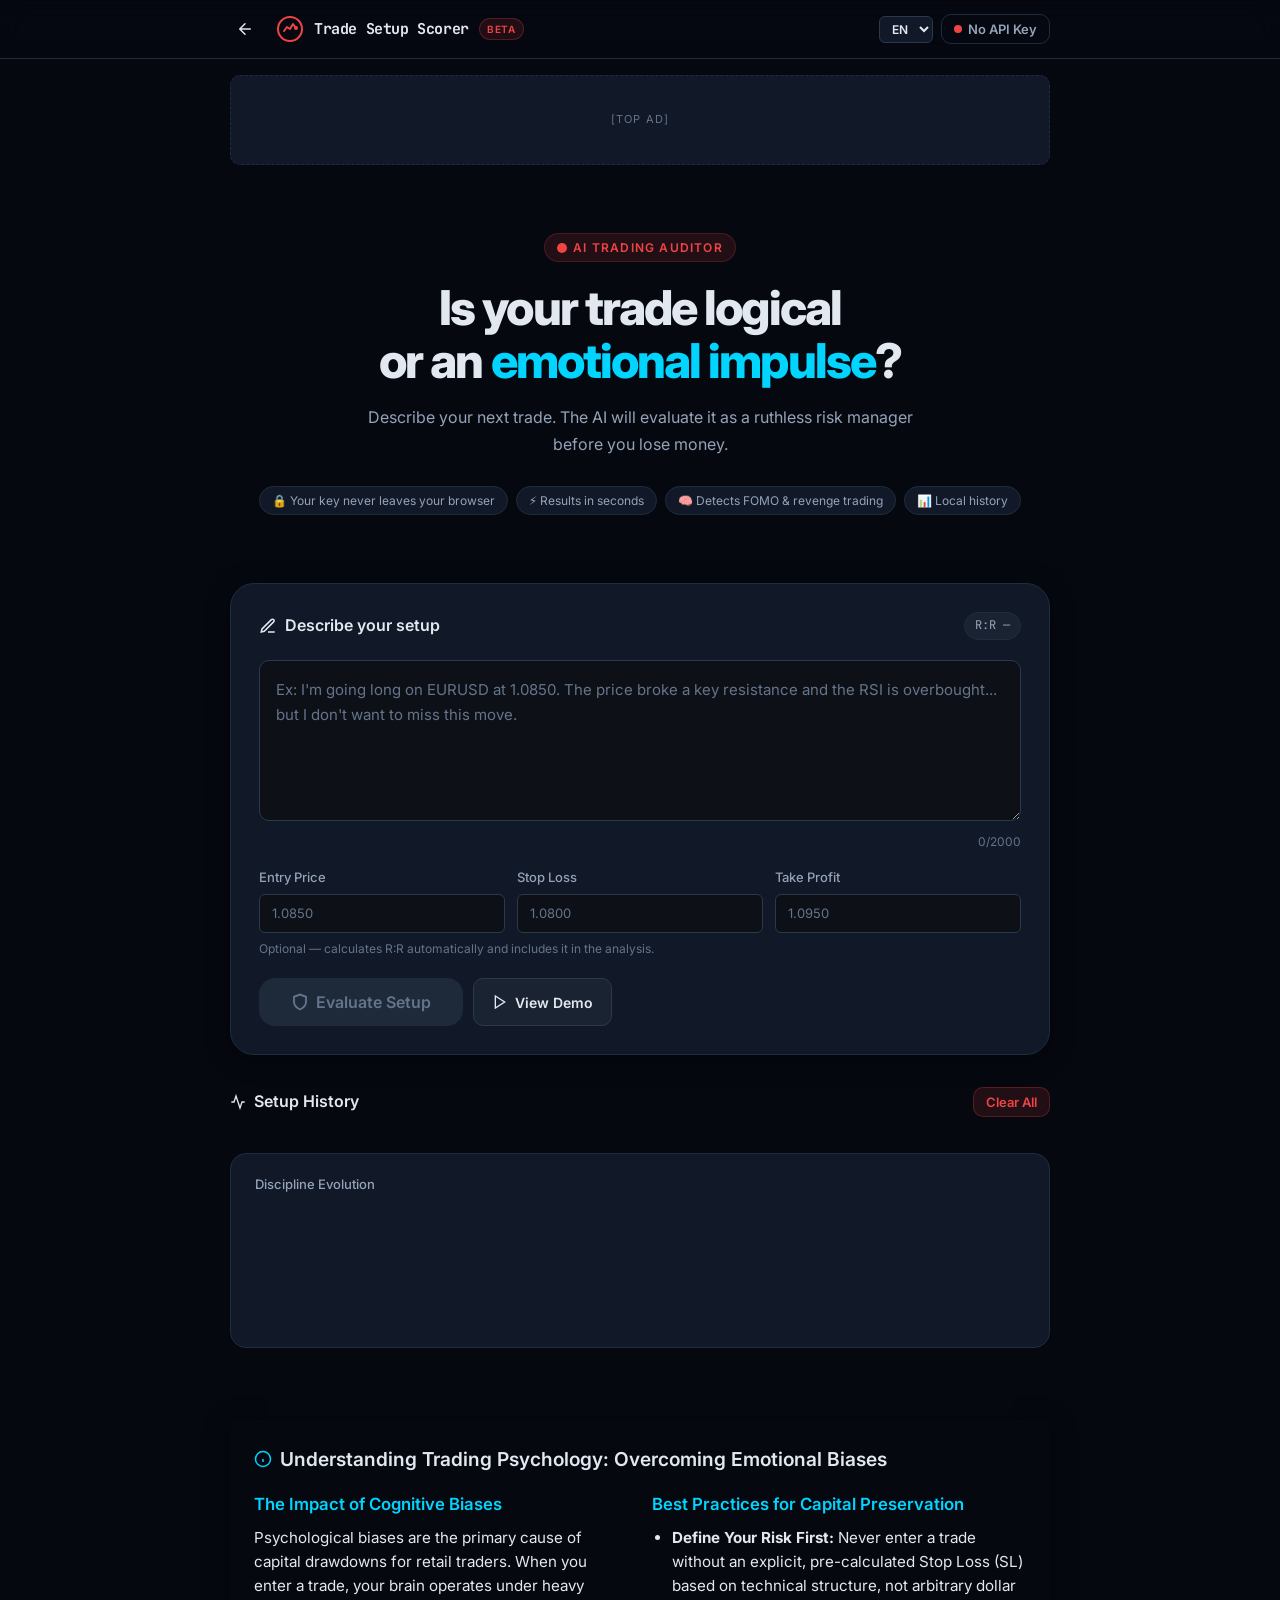
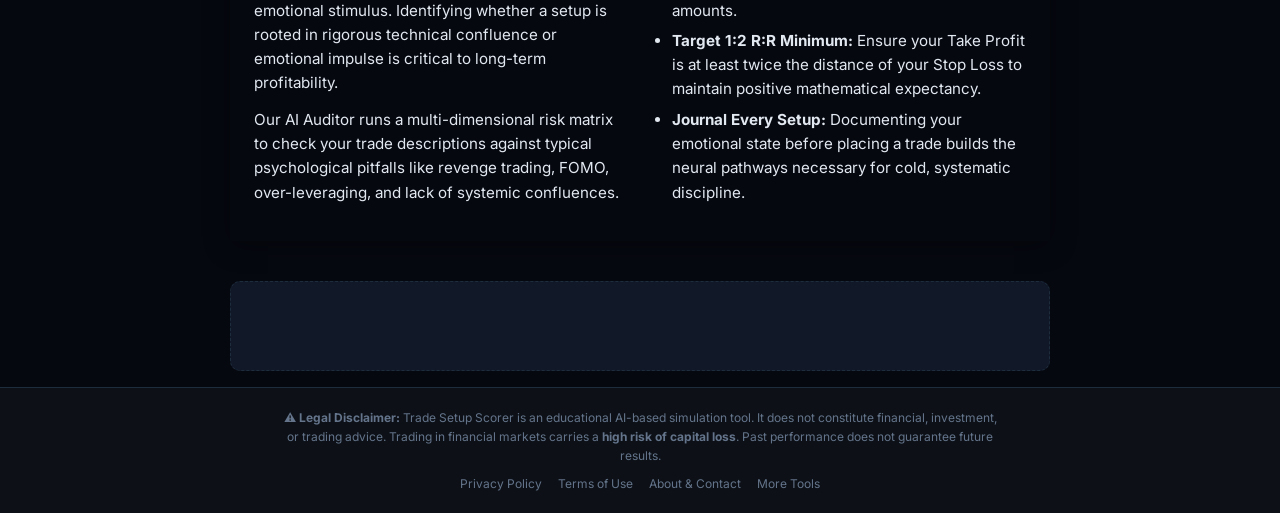
==== commit aa614c77: "feat: add multi-language support (English/Spanish) with dynamic UI updates and localized Gemini prom" ====
--- a/index.html
+++ b/index.html
@@ -19,8 +19,7 @@
   <link rel="preconnect" href="https://fonts.googleapis.com" />
   <link rel="preconnect" href="https://fonts.gstatic.com" crossorigin />
   <link href="https://fonts.googleapis.com/css2?family=Inter:wght@400;500;600;700;800&family=JetBrains+Mono:wght@400;500;700&display=swap" rel="stylesheet" />
-
-
+  <script src="js/lang.js"></script>
 
   <link rel="stylesheet" href="css/style.css" />
 </head>
@@ -45,11 +44,15 @@
           <span class="logo-badge">Beta</span>
         </div>
       </div>
-      <div class="header-right">
+      <div class="header-right" style="display:flex; align-items:center; gap:8px;">
+        <select class="lang-select btn-ghost btn-sm" style="background:var(--bg-2); border-color:var(--border-light); color:var(--text-1); font-size:12px; padding:4px 8px; border-radius:var(--radius-sm);">
+          <option value="en">EN</option>
+          <option value="es">ES</option>
+        </select>
         <!-- Vault UI mapped to existing app.js logic via 'btnOpenSetup' -->
         <button class="btn-ghost btn-sm" id="btnOpenSetup" style="display:flex; align-items:center; gap:6px;">
           <span class="status-dot" id="keyStatusDot"></span>
-          <span id="keyStatusLabel">No API Key</span>
+          <span id="keyStatusLabel" data-en="No API Key" data-es="Sin clave API">No API Key</span>
         </button>
       </div>
     </div>
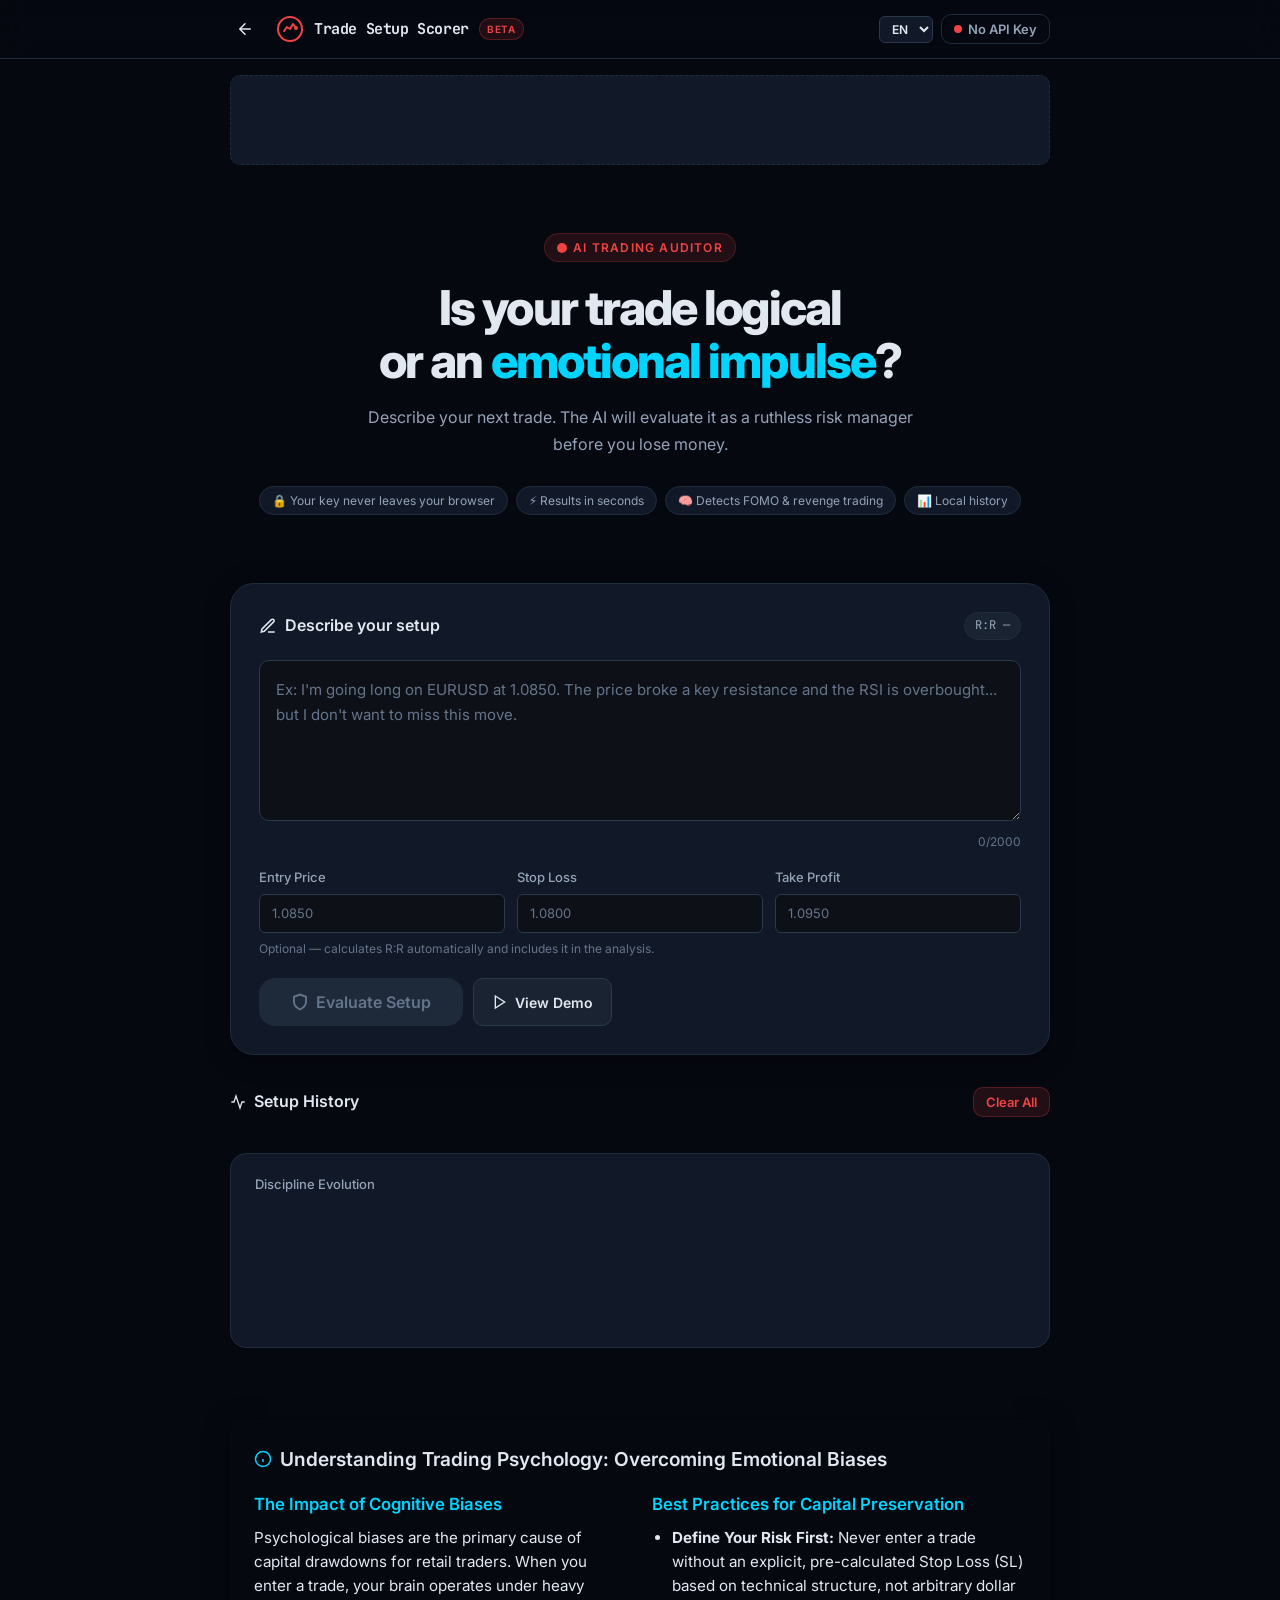
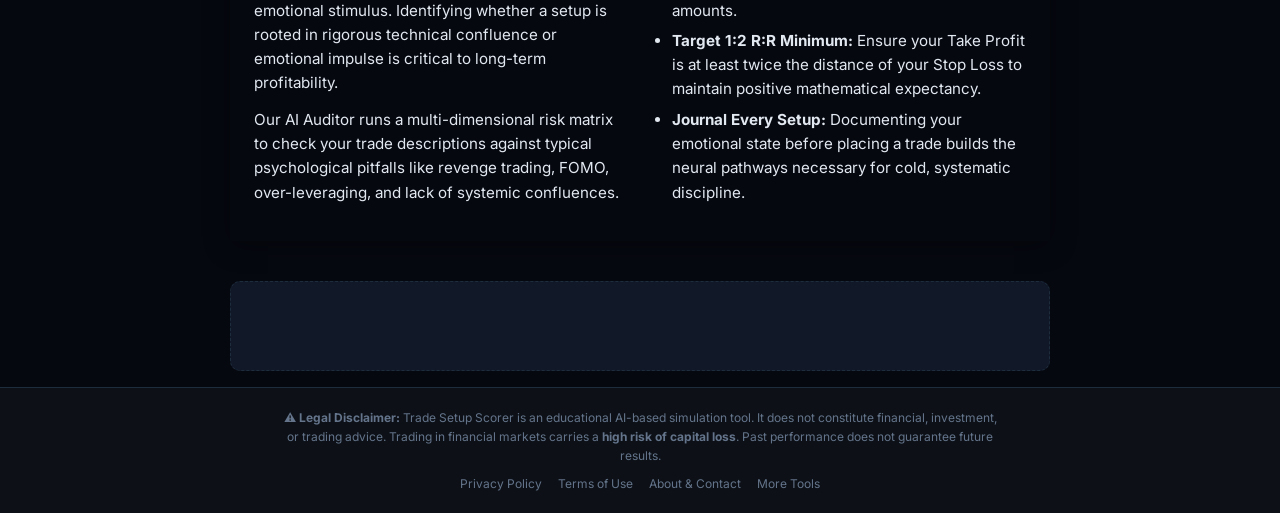
==== commit 34baf03d: "feat: implement Google AdSense banner in header container" ====
--- a/index.html
+++ b/index.html
@@ -61,8 +61,14 @@
   <!-- ══ AD BANNER ═══════════════════════════════════════════════════════ -->
   <div class="container">
     <div class="ad-banner" id="adBannerTop">
-      <!-- AdSense Banner 728×90 -->
-      [Top Ad]
+      <ins class="adsbygoogle"
+           style="display:block"
+           data-ad-client="ca-pub-2977545376736575"
+           data-ad-format="auto"
+           data-full-width-responsive="true"></ins>
+      <script>
+           (adsbygoogle = window.adsbygoogle || []).push({});
+      </script>
     </div>
   </div>
 
